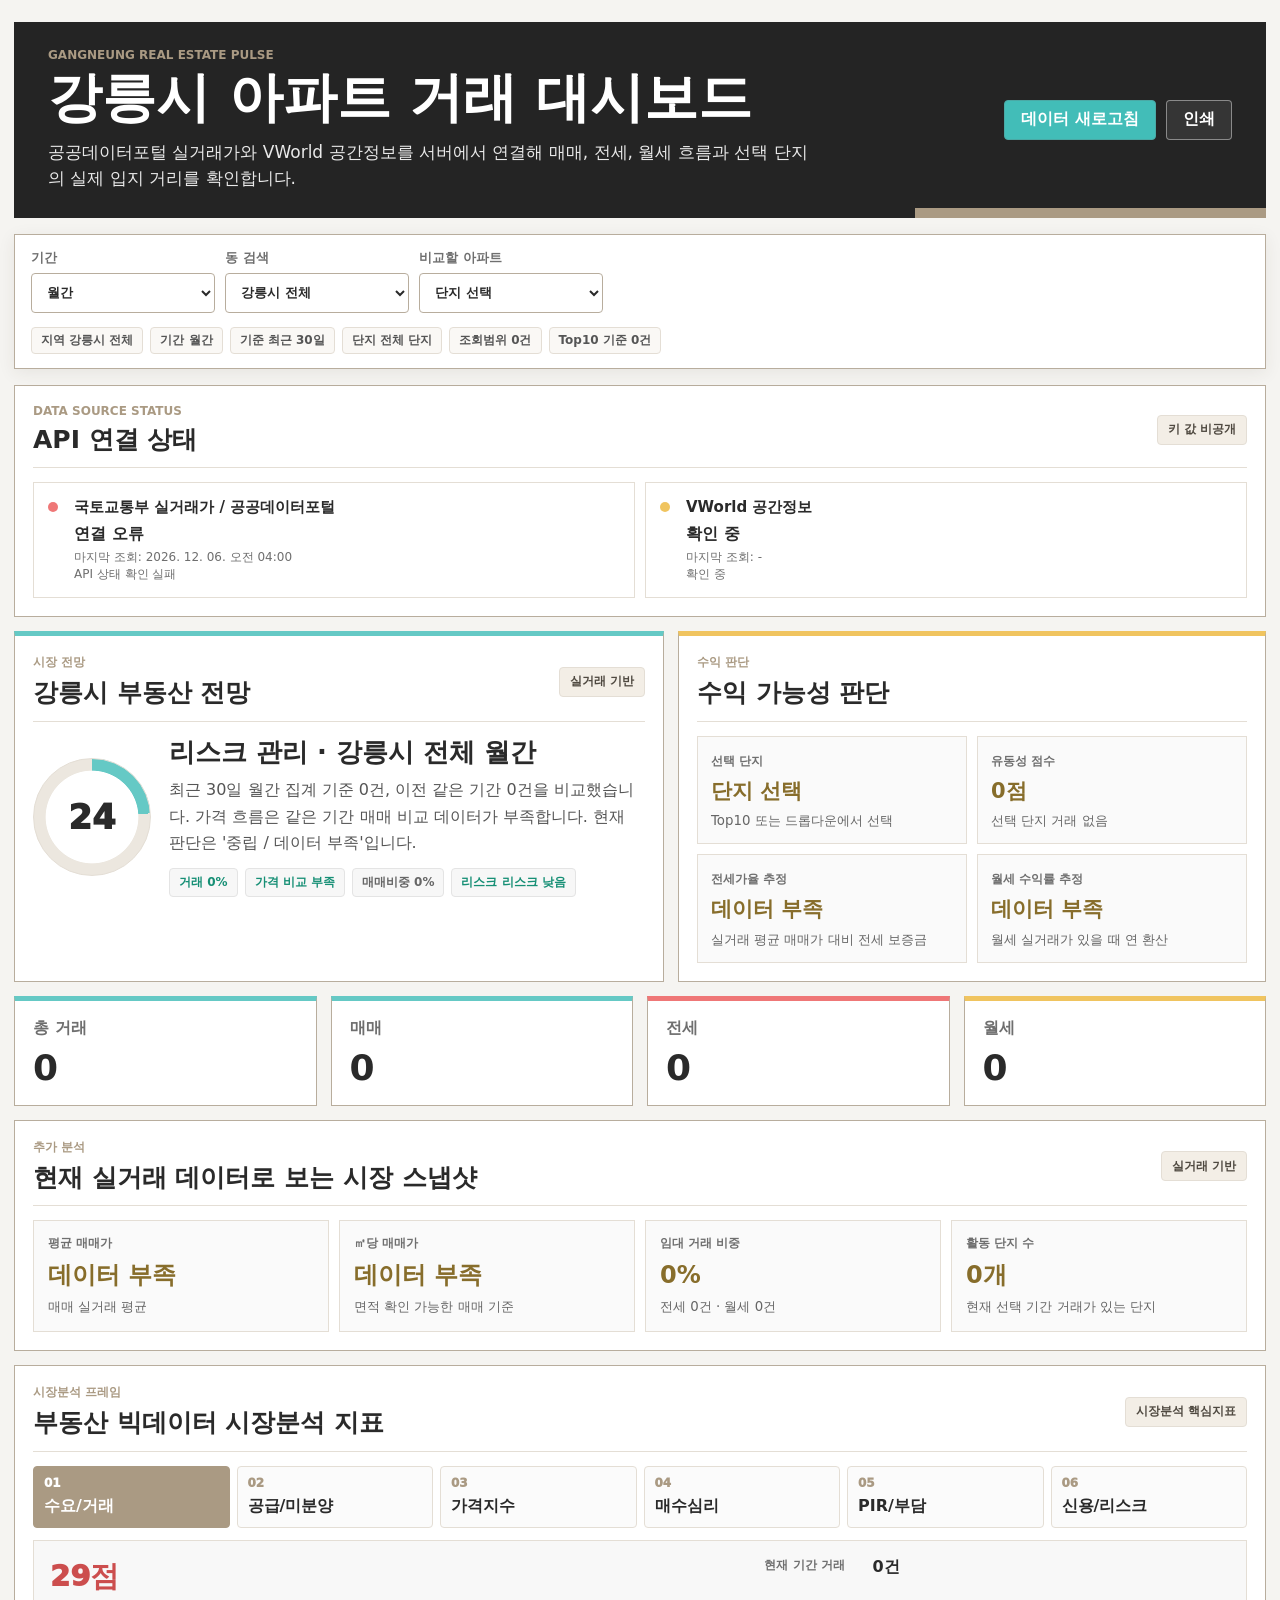
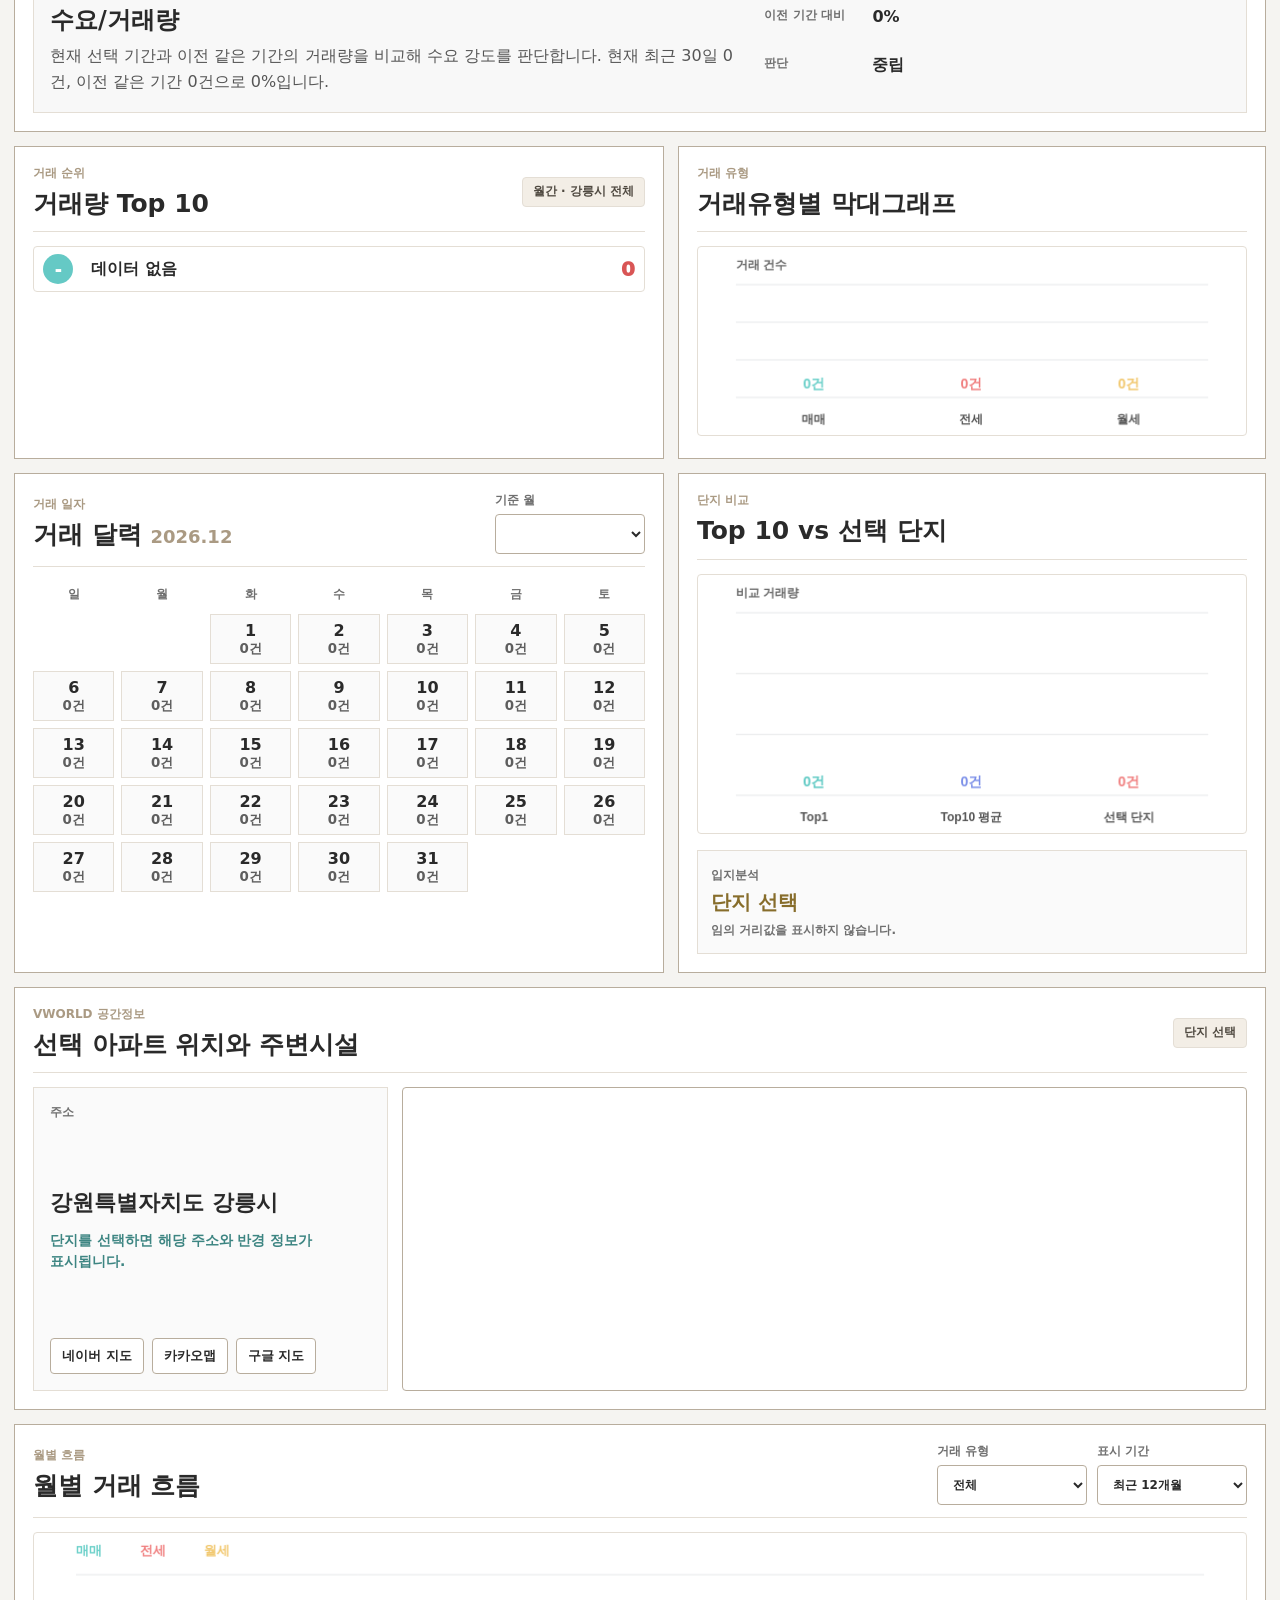
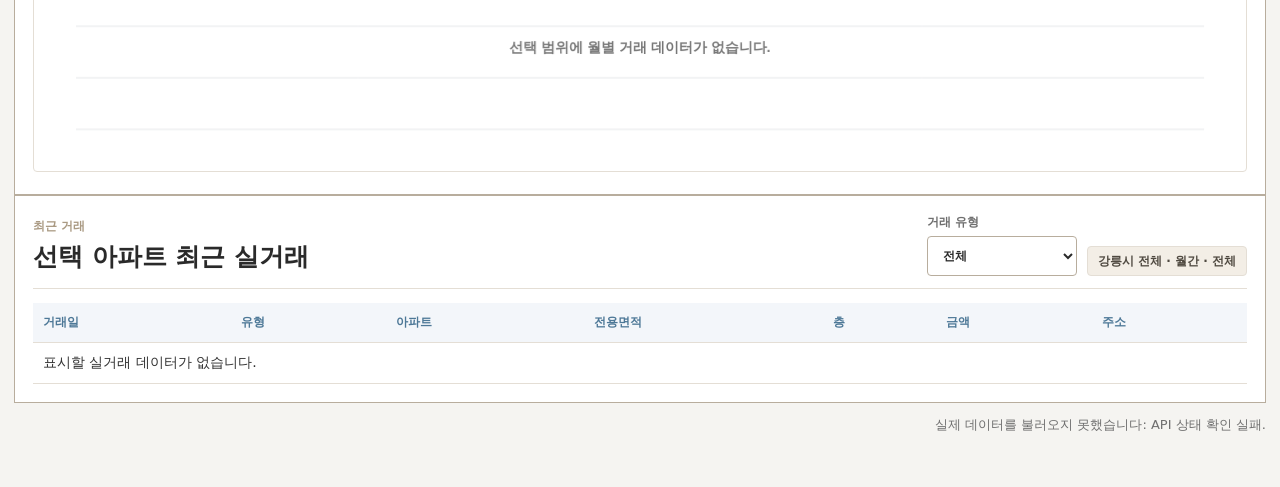
==== dashboard.html @ e656cd32 "Connect real estate dashboard APIs" ====
<!doctype html>
<html lang="ko">
  <head>
    <meta charset="UTF-8" />
    <meta name="viewport" content="width=device-width, initial-scale=1.0" />
    <title>강릉시 아파트 거래 대시보드</title>
    <link rel="stylesheet" href="./styles.css" />
  </head>
  <body>
    <main class="shell">
      <section class="hero">
        <div>
          <p class="eyebrow">Gangneung Real Estate Pulse</p>
          <h1>강릉시 아파트 거래 대시보드</h1>
          <p class="subtitle">공공데이터포털 실거래가와 VWorld 공간정보를 서버에서 연결해 매매, 전세, 월세 흐름과 선택 단지의 실제 입지 거리를 확인합니다.</p>
        </div>
        <div class="hero-actions">
          <button id="refreshBtn" class="primary">데이터 새로고침</button>
          <button id="printBtn" class="ghost">인쇄</button>
        </div>
      </section>

      <section class="controls">
        <label>
          기간
          <select id="periodSelect">
            <option value="daily">일간</option>
            <option value="weekly">주간</option>
            <option value="monthly" selected>월간</option>
            <option value="yearly">년간</option>
          </select>
        </label>
        <label>
          동 검색
          <select id="dongSelect">
            <option value="all">강릉시 전체</option>
          </select>
        </label>
        <label>
          비교할 아파트
          <select id="aptSelect">
            <option value="">단지 선택</option>
          </select>
        </label>
        <div id="filterMeta" class="filter-meta">필터 적용 대기 중</div>
      </section>

      <section class="panel source-panel">
        <div class="panel-head">
          <div>
            <p class="eyebrow">Data Source Status</p>
            <h2>API 연결 상태</h2>
          </div>
          <span class="chip">키 값 비공개</span>
        </div>
        <div id="sourceStatus" class="source-status"></div>
      </section>

      <section class="grid two decision-grid top-outlook">
        <article class="panel forecast-panel">
          <div class="panel-head">
            <div>
              <p class="eyebrow">시장 전망</p>
              <h2>강릉시 부동산 전망</h2>
            </div>
            <span id="forecastBadge" class="chip">실거래 기반</span>
          </div>
          <div class="forecast-body">
            <div class="score-ring" id="marketScore">-</div>
            <div>
              <strong id="forecastTitle" class="forecast-title">데이터 분석 중</strong>
              <p id="forecastSummary" class="forecast-summary">공공데이터 실거래 자료를 기반으로 거래량, 가격흐름, 전월세 압력, 리스크를 계산합니다.</p>
              <div id="signalPills" class="signal-pills"></div>
            </div>
          </div>
        </article>

        <article class="panel action-panel">
          <div class="panel-head">
            <div>
              <p class="eyebrow">수익 판단</p>
              <h2>수익 가능성 판단</h2>
            </div>
          </div>
          <div id="profitCards" class="profit-cards"></div>
        </article>
      </section>

      <section class="kpis">
        <article><span>총 거래</span><strong id="totalDeals">-</strong></article>
        <article><span>매매</span><strong id="saleDeals">-</strong></article>
        <article><span>전세</span><strong id="jeonseDeals">-</strong></article>
        <article><span>월세</span><strong id="rentDeals">-</strong></article>
      </section>

      <section class="panel additional-analysis">
        <div class="panel-head">
          <div>
            <p class="eyebrow">추가 분석</p>
            <h2>현재 실거래 데이터로 보는 시장 스냅샷</h2>
          </div>
          <span class="chip">실거래 기반</span>
        </div>
        <div id="additionalAnalysis" class="analysis-cards"></div>
      </section>

      <section class="panel framework-panel">
        <div class="panel-head">
          <div>
            <p class="eyebrow">시장분석 프레임</p>
            <h2>부동산 빅데이터 시장분석 지표</h2>
          </div>
          <span class="chip">시장분석 핵심지표</span>
        </div>
        <div id="metricTabs" class="metric-tabs" aria-label="시장분석 지표 선택">
          <button type="button" class="metric-tab active" data-metric="demand"><span>01</span>수요/거래</button>
          <button type="button" class="metric-tab" data-metric="supply"><span>02</span>공급/미분양</button>
          <button type="button" class="metric-tab" data-metric="price"><span>03</span>가격지수</button>
          <button type="button" class="metric-tab" data-metric="sentiment"><span>04</span>매수심리</button>
          <button type="button" class="metric-tab" data-metric="pir"><span>05</span>PIR/부담</button>
          <button type="button" class="metric-tab" data-metric="risk"><span>06</span>신용/리스크</button>
        </div>
        <div id="metricInsight" class="metric-insight"></div>
      </section>

      <section class="grid two">
        <article class="panel">
          <div class="panel-head">
            <div>
              <p class="eyebrow">거래 순위</p>
              <h2>거래량 Top 10</h2>
            </div>
            <span id="rankMeta" class="chip">-</span>
          </div>
          <div id="topList" class="top-list"></div>
        </article>
        <article class="panel">
          <div class="panel-head">
            <div>
              <p class="eyebrow">거래 유형</p>
              <h2>거래유형별 막대그래프</h2>
            </div>
          </div>
          <canvas id="typeChart" class="compact-chart" height="190"></canvas>
        </article>
      </section>

      <section class="grid two">
        <article class="panel calendar-panel">
          <div class="panel-head">
            <div>
              <p class="eyebrow">거래 일자</p>
              <h2>거래 달력 <span id="calendarTitle" class="inline-month"></span></h2>
            </div>
            <label class="panel-select">
              기준 월
              <select id="calendarMonthSelect"></select>
            </label>
          </div>
          <div id="calendar" class="calendar"></div>
        </article>
        <article class="panel">
          <div class="panel-head">
            <div>
              <p class="eyebrow">단지 비교</p>
              <h2>Top 10 vs 선택 단지</h2>
            </div>
          </div>
          <canvas id="compareChart" height="260"></canvas>
          <div id="locationScore" class="location-score"></div>
        </article>
      </section>

      <section class="panel map-panel">
        <div class="panel-head">
          <div>
            <p class="eyebrow">VWorld 공간정보</p>
            <h2>선택 아파트 위치와 주변시설</h2>
          </div>
          <span id="mapAptName" class="chip">단지 선택</span>
        </div>
        <div class="map-layout">
          <div class="address-card">
            <span>주소</span>
            <strong id="mapAddress">아파트를 선택하면 주소와 지도가 표시됩니다.</strong>
            <div id="mapLinks" class="map-links"></div>
          </div>
          <div class="map-canvas">
            <iframe id="mapFrame" class="map-frame" title="선택 아파트 지도" loading="lazy" referrerpolicy="no-referrer-when-downgrade"></iframe>
            <div id="mapRadiusOverlay" class="map-radius-overlay" aria-label="입지 반경 표시"></div>
          </div>
        </div>
      </section>

      <section class="panel">
        <div class="panel-head">
          <div>
            <p class="eyebrow">월별 흐름</p>
            <h2>월별 거래 흐름</h2>
          </div>
          <div class="panel-actions">
            <label class="panel-select">
              거래 유형
              <select id="trendTypeSelect">
                <option value="all">전체</option>
                <option value="매매">매매</option>
                <option value="전세">전세</option>
                <option value="월세">월세</option>
              </select>
            </label>
            <label class="panel-select">
              표시 기간
              <select id="trendMonthsSelect">
                <option value="6">최근 6개월</option>
                <option value="12" selected>최근 12개월</option>
                <option value="24">최근 24개월</option>
              </select>
            </label>
          </div>
        </div>
        <canvas id="trendChart" height="240"></canvas>
      </section>

      <section class="panel">
        <div class="panel-head">
          <div>
            <p class="eyebrow">최근 거래</p>
            <h2>선택 아파트 최근 실거래</h2>
          </div>
          <div class="panel-actions">
            <label class="panel-select">
              거래 유형
              <select id="dealTypeSelect">
                <option value="all">전체</option>
                <option value="매매">매매</option>
                <option value="전세">전세</option>
                <option value="월세">월세</option>
              </select>
            </label>
            <span id="dealTableMeta" class="chip">단지 선택</span>
          </div>
        </div>
        <div class="table-wrap">
          <table>
            <thead>
              <tr>
                <th>거래일</th>
                <th>유형</th>
                <th>아파트</th>
                <th>전용면적</th>
                <th>층</th>
                <th>금액</th>
                <th>주소</th>
              </tr>
            </thead>
            <tbody id="dealTable"></tbody>
          </table>
        </div>
      </section>

      <p id="status" class="status">대시보드를 준비 중입니다.</p>
    </main>
    <script src="./app.js"></script>
  </body>
</html>
---- styles.css ----
:root {
  --bg: #f5f4f1;
  --paper: #ffffff;
  --ink: #2a2a2a;
  --muted: #6f6f6f;
  --line: #b8ad9d;
  --line-soft: #e4ded5;
  --head: #242424;
  --tan: #aa9a83;
  --teal: #65c9c5;
  --red: #ef7777;
  --blue: #5ca9e6;
  --yellow: #f0c45f;
  --green: #49bd6e;
  --violet: #8d77df;
}

* { box-sizing: border-box; }

body {
  margin: 0;
  min-height: 100vh;
  color: var(--ink);
  font-family: "Pretendard", "Segoe UI", system-ui, sans-serif;
  background: var(--bg);
}

body.sample-mode .kpis::before {
  content: "샘플 데이터 표시 중 - 실행 파일 또는 서버로 열면 실제 공공데이터가 표시됩니다.";
  grid-column: 1 / -1;
  min-height: 38px;
  display: flex;
  align-items: center;
  padding: 0 14px;
  border: 1px solid #e4b0a7;
  color: #8b2f22;
  background: #fff3ef;
  font-weight: 800;
}

.shell {
  width: min(1360px, calc(100% - 28px));
  margin: 0 auto;
  padding: 22px 0 40px;
}

.hero {
  position: relative;
  min-height: 116px;
  display: flex;
  align-items: center;
  justify-content: space-between;
  gap: 20px;
  padding: 26px 34px;
  color: #fff;
  background: var(--head);
}

.hero::after {
  content: "";
  position: absolute;
  right: 0;
  bottom: 0;
  width: 28%;
  height: 10px;
  background: var(--tan);
}

.eyebrow {
  margin: 0 0 7px;
  color: var(--tan);
  font-size: 12px;
  font-weight: 800;
  text-transform: uppercase;
  letter-spacing: 0;
}

h1, h2 { margin: 0; letter-spacing: 0; }
h1 { font-size: clamp(34px, 4.2vw, 56px); line-height: 1.08; }
h2 { color: var(--ink); font-size: 25px; line-height: 1.22; }

.subtitle {
  max-width: 760px;
  margin: 12px 0 0;
  color: #e9e9e9;
  font-size: 17px;
  line-height: 1.55;
}

.hero-actions, .controls {
  display: flex;
  gap: 10px;
  flex-wrap: wrap;
}

button, select {
  min-height: 40px;
  border: 1px solid var(--line);
  border-radius: 4px;
  color: var(--ink);
  background: #fff;
  font: inherit;
}

button {
  cursor: pointer;
  padding: 0 16px;
  font-weight: 800;
}

.primary {
  border-color: #4aa9a5;
  color: #fff;
  background: #42bdb8;
}

.ghost {
  border-color: rgba(255, 255, 255, 0.42);
  color: #fff;
  background: rgba(255, 255, 255, 0.08);
}

.controls {
  position: sticky;
  top: 0;
  z-index: 5;
  margin: 16px 0;
  padding: 14px 16px;
  border: 1px solid var(--line);
  background: rgba(255, 255, 255, 0.96);
  box-shadow: 0 4px 16px rgba(70, 57, 38, 0.08);
}

.filter-meta {
  flex: 1 1 100%;
  display: flex;
  flex-wrap: wrap;
  gap: 7px;
  padding-top: 4px;
}

.filter-meta span {
  min-height: 27px;
  display: inline-flex;
  align-items: center;
  padding: 0 9px;
  border: 1px solid var(--line-soft);
  border-radius: 4px;
  color: #555;
  background: #faf8f5;
  font-size: 12px;
  font-weight: 800;
}

label {
  display: grid;
  gap: 6px;
  min-width: 184px;
  color: var(--muted);
  font-size: 13px;
  font-weight: 800;
}

select {
  width: 100%;
  padding: 0 11px;
}

.kpis, .grid {
  display: grid;
  gap: 14px;
}

.kpis {
  grid-template-columns: repeat(4, minmax(0, 1fr));
  margin-bottom: 14px;
}

.kpis article, .panel {
  border: 1px solid var(--line);
  background: var(--paper);
}

.kpis article {
  min-height: 98px;
  padding: 17px 18px;
  border-top: 5px solid var(--teal);
}

.kpis article:nth-child(3) { border-top-color: var(--red); }
.kpis article:nth-child(4) { border-top-color: var(--yellow); }

.kpis span {
  display: block;
  color: var(--muted);
  font-weight: 800;
}

.kpis strong {
  display: block;
  margin-top: 8px;
  font-size: 36px;
  letter-spacing: .02em;
}

.grid.two {
  grid-template-columns: minmax(0, 1.05fr) minmax(0, 0.95fr);
  margin-bottom: 14px;
}

.decision-grid {
  grid-template-columns: minmax(0, 1.08fr) minmax(0, .92fr);
}

.top-outlook {
  margin-bottom: 14px;
}

.top-outlook .panel {
  border-top-width: 5px;
}

.top-outlook .forecast-panel {
  border-top-color: var(--teal);
}

.top-outlook .action-panel {
  border-top-color: var(--yellow);
}

.source-panel {
  margin-bottom: 14px;
}

.source-status {
  display: grid;
  grid-template-columns: repeat(2, minmax(0, 1fr));
  gap: 10px;
}

.source-card {
  display: grid;
  grid-template-columns: 14px minmax(0, 1fr);
  gap: 12px;
  min-height: 108px;
  padding: 14px;
  border: 1px solid var(--line-soft);
  background: #fff;
}

.source-dot {
  width: 10px;
  height: 10px;
  margin-top: 5px;
  border-radius: 50%;
  background: var(--yellow);
}

.source-card.ok .source-dot {
  background: var(--teal);
}

.source-card.error .source-dot {
  background: var(--red);
}

.source-card strong {
  display: block;
  color: var(--ink);
  font-size: 15px;
  line-height: 1.35;
}

.source-card p {
  margin: 6px 0 4px;
  color: var(--ink);
  font-weight: 900;
}

.source-card small {
  display: block;
  color: var(--muted);
  font-size: 12px;
  line-height: 1.45;
}

.panel {
  padding: 18px;
}

.panel-head {
  display: flex;
  align-items: center;
  justify-content: space-between;
  gap: 14px;
  padding-bottom: 12px;
  margin-bottom: 14px;
  border-bottom: 1px solid var(--line-soft);
}

.panel-actions {
  display: flex;
  align-items: flex-end;
  justify-content: flex-end;
  gap: 10px;
  flex-wrap: wrap;
}

.panel-select {
  min-width: 150px;
  display: grid;
  gap: 5px;
  color: var(--muted);
  font-size: 12px;
  font-weight: 900;
}

.inline-month {
  color: var(--tan);
  font-size: .72em;
  font-weight: 900;
}

.chip {
  display: inline-flex;
  align-items: center;
  min-height: 30px;
  padding: 0 10px;
  border: 1px solid var(--line-soft);
  border-radius: 4px;
  color: #4f4940;
  background: #f3eee6;
  white-space: nowrap;
  font-size: 12px;
  font-weight: 900;
}

.forecast-body {
  display: grid;
  grid-template-columns: 118px minmax(0, 1fr);
  gap: 18px;
  align-items: center;
}

.score-ring {
  --score: 0%;
  width: 118px;
  aspect-ratio: 1;
  display: grid;
  place-items: center;
  border-radius: 50%;
  color: var(--ink);
  background:
    radial-gradient(circle at center, #fff 0 56%, transparent 57%),
    conic-gradient(var(--teal) var(--score), #ece7df 0);
  border: 1px solid var(--line-soft);
  font-size: 34px;
  font-weight: 950;
}

.forecast-title {
  display: block;
  font-size: 26px;
  line-height: 1.25;
}

.forecast-summary {
  margin: 9px 0 0;
  color: #555;
  line-height: 1.65;
}

.signal-pills {
  display: flex;
  flex-wrap: wrap;
  gap: 7px;
  margin-top: 12px;
}

.signal-pills span {
  min-height: 29px;
  display: inline-flex;
  align-items: center;
  padding: 0 9px;
  border: 1px solid #e4e4e4;
  border-radius: 4px;
  font-size: 12px;
  font-weight: 900;
  background: #f7f7f7;
}

.signal-pills .good { color: #168f75; }
.signal-pills .warn { color: #a87913; }
.signal-pills .danger { color: #b04444; }
.signal-pills .neutral { color: #666; }

.profit-cards {
  display: grid;
  grid-template-columns: repeat(2, minmax(0, 1fr));
  gap: 10px;
}

.profit-card, .score {
  min-height: 104px;
  padding: 13px;
  border: 1px solid var(--line-soft);
  background: #fafafa;
}

.profit-card span,
.metric-insight dt,
.score span {
  color: var(--muted);
  font-size: 12px;
  font-weight: 900;
}

.profit-card strong {
  display: block;
  margin-top: 8px;
  color: #876d2b;
  font-size: 21px;
  line-height: 1.25;
}

.profit-card small {
  display: block;
  margin-top: 7px;
  color: #666;
  line-height: 1.45;
}

.framework-panel {
  margin-bottom: 14px;
}

.additional-analysis {
  margin-bottom: 14px;
}

.analysis-cards {
  display: grid;
  grid-template-columns: repeat(4, minmax(0, 1fr));
  gap: 10px;
}

.analysis-card {
  min-height: 112px;
  padding: 14px;
  border: 1px solid var(--line-soft);
  background: #fafafa;
}

.analysis-card span {
  display: block;
  color: var(--muted);
  font-size: 12px;
  font-weight: 900;
}

.analysis-card strong {
  display: block;
  margin-top: 10px;
  color: #876d2b;
  font-size: 24px;
  line-height: 1.15;
}

.analysis-card small {
  display: block;
  margin-top: 8px;
  color: #666;
  line-height: 1.4;
}

.metric-tabs {
  display: grid;
  grid-template-columns: repeat(6, minmax(0, 1fr));
  gap: 7px;
  margin-bottom: 12px;
}

.metric-tab {
  min-height: 62px;
  display: grid;
  align-content: center;
  gap: 6px;
  padding: 9px 10px;
  border: 1px solid var(--line-soft);
  background: #fbfbfb;
  text-align: left;
}

.metric-tab span {
  color: var(--tan);
  font-size: 12px;
  font-weight: 950;
}

.metric-tab.active {
  color: #fff;
  border-color: var(--tan);
  background: var(--tan);
}

.metric-tab.active span {
  color: #fff;
}

.metric-insight {
  display: grid;
  grid-template-columns: minmax(0, 1.2fr) minmax(260px, 0.8fr);
  gap: 16px;
  padding: 16px;
  border: 1px solid var(--line-soft);
  background: #f8f8f8;
}

.metric-insight h3 {
  margin: 7px 0;
  font-size: 24px;
}

.metric-insight p {
  margin: 0;
  color: #555;
  line-height: 1.65;
}

.insight-score {
  color: #cc4e4e;
  font-size: 29px;
  font-weight: 950;
}

.metric-insight dl {
  display: grid;
  grid-template-columns: 96px minmax(0, 1fr);
  gap: 9px 12px;
  margin: 0;
}

.metric-insight dd {
  margin: 0;
  color: var(--ink);
  font-weight: 850;
}

.top-list {
  display: grid;
  gap: 8px;
}

.rank-row {
  display: grid;
  grid-template-columns: 38px minmax(0, 1fr) 58px;
  align-items: center;
  width: 100%;
  min-height: 46px;
  gap: 10px;
  padding: 7px 9px;
  border: 1px solid var(--line-soft);
  border-radius: 4px;
  color: var(--ink);
  background: #fff;
  text-align: left;
  cursor: pointer;
}

.rank-row:hover {
  border-color: var(--teal);
  background: #f5fbfa;
}

.rank-num {
  width: 30px;
  height: 30px;
  display: grid;
  place-items: center;
  border-radius: 50%;
  color: #fff;
  background: var(--teal);
  font-weight: 950;
}

.rank-name {
  min-width: 0;
  overflow: hidden;
  text-overflow: ellipsis;
  white-space: nowrap;
  font-weight: 850;
}

.rank-sub { color: var(--muted); font-size: 12px; }
.rank-count { color: #d95555; font-size: 20px; font-weight: 950; text-align: right; }

canvas {
  width: 100%;
  max-width: 100%;
  border: 1px solid var(--line-soft);
  border-radius: 4px;
  background: #fff;
}

.compact-chart {
  height: 190px;
  max-height: 190px;
}

.calendar {
  display: grid;
  grid-template-columns: repeat(7, minmax(0, 1fr));
  gap: 7px;
}

.day-name, .day {
  min-height: 50px;
  display: grid;
  align-content: center;
  justify-items: center;
}

.day-name {
  min-height: 26px;
  color: var(--muted);
  font-size: 12px;
  font-weight: 900;
}

.day {
  border: 1px solid var(--line-soft);
  background: #fafafa;
}

.day.hot {
  color: #183737;
  border-color: var(--teal);
  background: #d9f3f1;
}

.day small { color: inherit; opacity: .75; font-weight: 800; }

.location-score {
  display: grid;
  grid-template-columns: repeat(2, minmax(0, 1fr));
  gap: 10px;
  margin-top: 12px;
}

.location-score .empty-score {
  grid-column: 1 / -1;
}

.score strong {
  display: block;
  margin-top: 5px;
  color: #876d2b;
  font-size: 20px;
}

.score small {
  display: block;
  margin-top: 6px;
  color: #6f6f6f;
  font-size: 12px;
  font-weight: 800;
}

.map-panel {
  margin-bottom: 14px;
}

.map-layout {
  display: grid;
  grid-template-columns: minmax(280px, .42fr) minmax(0, 1fr);
  gap: 14px;
}

.address-card {
  min-height: 300px;
  display: flex;
  flex-direction: column;
  justify-content: space-between;
  gap: 16px;
  padding: 16px;
  border: 1px solid var(--line-soft);
  background: #fafafa;
}

.address-card span {
  color: var(--muted);
  font-size: 12px;
  font-weight: 900;
}

.address-card strong {
  display: block;
  color: var(--ink);
  font-size: 22px;
  line-height: 1.35;
  word-break: keep-all;
}

.address-card small {
  display: block;
  margin-top: 12px;
  color: #3d8582;
  font-size: 14px;
  line-height: 1.5;
}

.map-links {
  display: flex;
  gap: 8px;
  flex-wrap: wrap;
}

.map-links a {
  display: inline-flex;
  align-items: center;
  min-height: 36px;
  padding: 0 11px;
  border: 1px solid var(--line);
  border-radius: 4px;
  color: var(--ink);
  background: #fff;
  text-decoration: none;
  font-size: 13px;
  font-weight: 850;
}

.map-frame {
  width: 100%;
  height: 100%;
  min-height: 300px;
  border: 1px solid var(--line);
  border-radius: 4px;
  background: #fff;
}

.map-canvas {
  position: relative;
  min-height: 300px;
}

.map-radius-overlay {
  pointer-events: none;
  position: absolute;
  inset: 1px;
  overflow: hidden;
  border-radius: 4px;
}

.radius-target {
  position: absolute;
  left: 50%;
  top: 50%;
  z-index: 3;
  transform: translate(-50%, -50%);
  padding: 5px 8px;
  border: 2px solid #fff;
  border-radius: 999px;
  color: #fff;
  background: #d45050;
  box-shadow: 0 2px 10px rgba(0, 0, 0, .28);
  font-size: 12px;
  font-weight: 950;
}

.map-pin {
  display: inline-block;
  width: 10px;
  height: 10px;
  margin-right: 5px;
  border-radius: 50%;
  background: #d9534f;
  border: 2px solid #fff;
  box-shadow: 0 0 0 2px #d9534f;
  vertical-align: -1px;
}

.radius-circle {
  position: absolute;
  left: 50%;
  top: 50%;
  transform: translate(-50%, -50%);
  border: 2px solid rgba(86, 191, 187, .74);
  border-radius: 50%;
  background: rgba(86, 191, 187, .08);
}

.radius-circle:nth-child(3) {
  border-color: rgba(240, 124, 124, .7);
  background: rgba(240, 124, 124, .07);
}

.radius-circle:nth-child(4) {
  border-color: rgba(240, 196, 95, .72);
  background: rgba(240, 196, 95, .07);
}

.radius-circle:nth-child(5) {
  border-color: rgba(93, 132, 223, .62);
  background: rgba(93, 132, 223, .06);
}

.radius-circle span {
  position: absolute;
  right: 0;
  top: 0;
  transform: translate(50%, -50%);
  min-width: max-content;
  padding: 4px 7px;
  border: 1px solid var(--line-soft);
  border-radius: 4px;
  color: #333;
  background: rgba(255, 255, 255, .94);
  font-size: 11px;
  font-weight: 900;
}

.radius-legend {
  display: flex;
  flex-wrap: wrap;
  gap: 6px;
  margin-top: 12px;
}

.radius-legend span {
  padding: 4px 7px;
  border: 1px solid var(--line-soft);
  border-radius: 4px;
  color: #4f4940;
  background: #fff;
  font-size: 12px;
  font-weight: 900;
}

.status {
  color: var(--muted);
  text-align: right;
  font-size: 13px;
}

.table-wrap {
  overflow-x: auto;
}

table {
  width: 100%;
  min-width: 920px;
  border-collapse: collapse;
  font-size: 14px;
}

th, td {
  padding: 11px 10px;
  border-bottom: 1px solid var(--line-soft);
  text-align: left;
}

th {
  color: #4d7897;
  background: #f3f6fa;
  font-size: 12px;
  text-transform: uppercase;
}

td {
  color: #333;
}

tbody tr:nth-child(even) {
  background: #fbfbfb;
}

.deal-type {
  display: inline-flex;
  min-height: 26px;
  align-items: center;
  padding: 0 8px;
  border-radius: 4px;
  color: #fff;
  background: var(--teal);
  font-size: 12px;
  font-weight: 900;
}

@media (max-width: 920px) {
  .hero, .panel-head { align-items: flex-start; flex-direction: column; }
  .kpis, .grid.two, .source-status, .location-score, .map-layout, .forecast-body, .profit-cards, .metric-insight { grid-template-columns: 1fr; }
  .metric-tabs { grid-template-columns: repeat(2, minmax(0, 1fr)); }
  .analysis-cards { grid-template-columns: repeat(2, minmax(0, 1fr)); }
  .controls label { min-width: min(100%, 240px); flex: 1; }
  .calendar { gap: 5px; }
  .day { min-height: 46px; }
  .address-card, .map-frame { min-height: 260px; }
}

@media print {
  body { background: #fff; color: #111; }
  .controls, .hero-actions, .status, .map-links { display: none; }
  .hero, .panel, .kpis article { box-shadow: none; background: #fff; color: #111; break-inside: avoid; }
  .eyebrow, .chip, .rank-count { color: #00796b; }
}
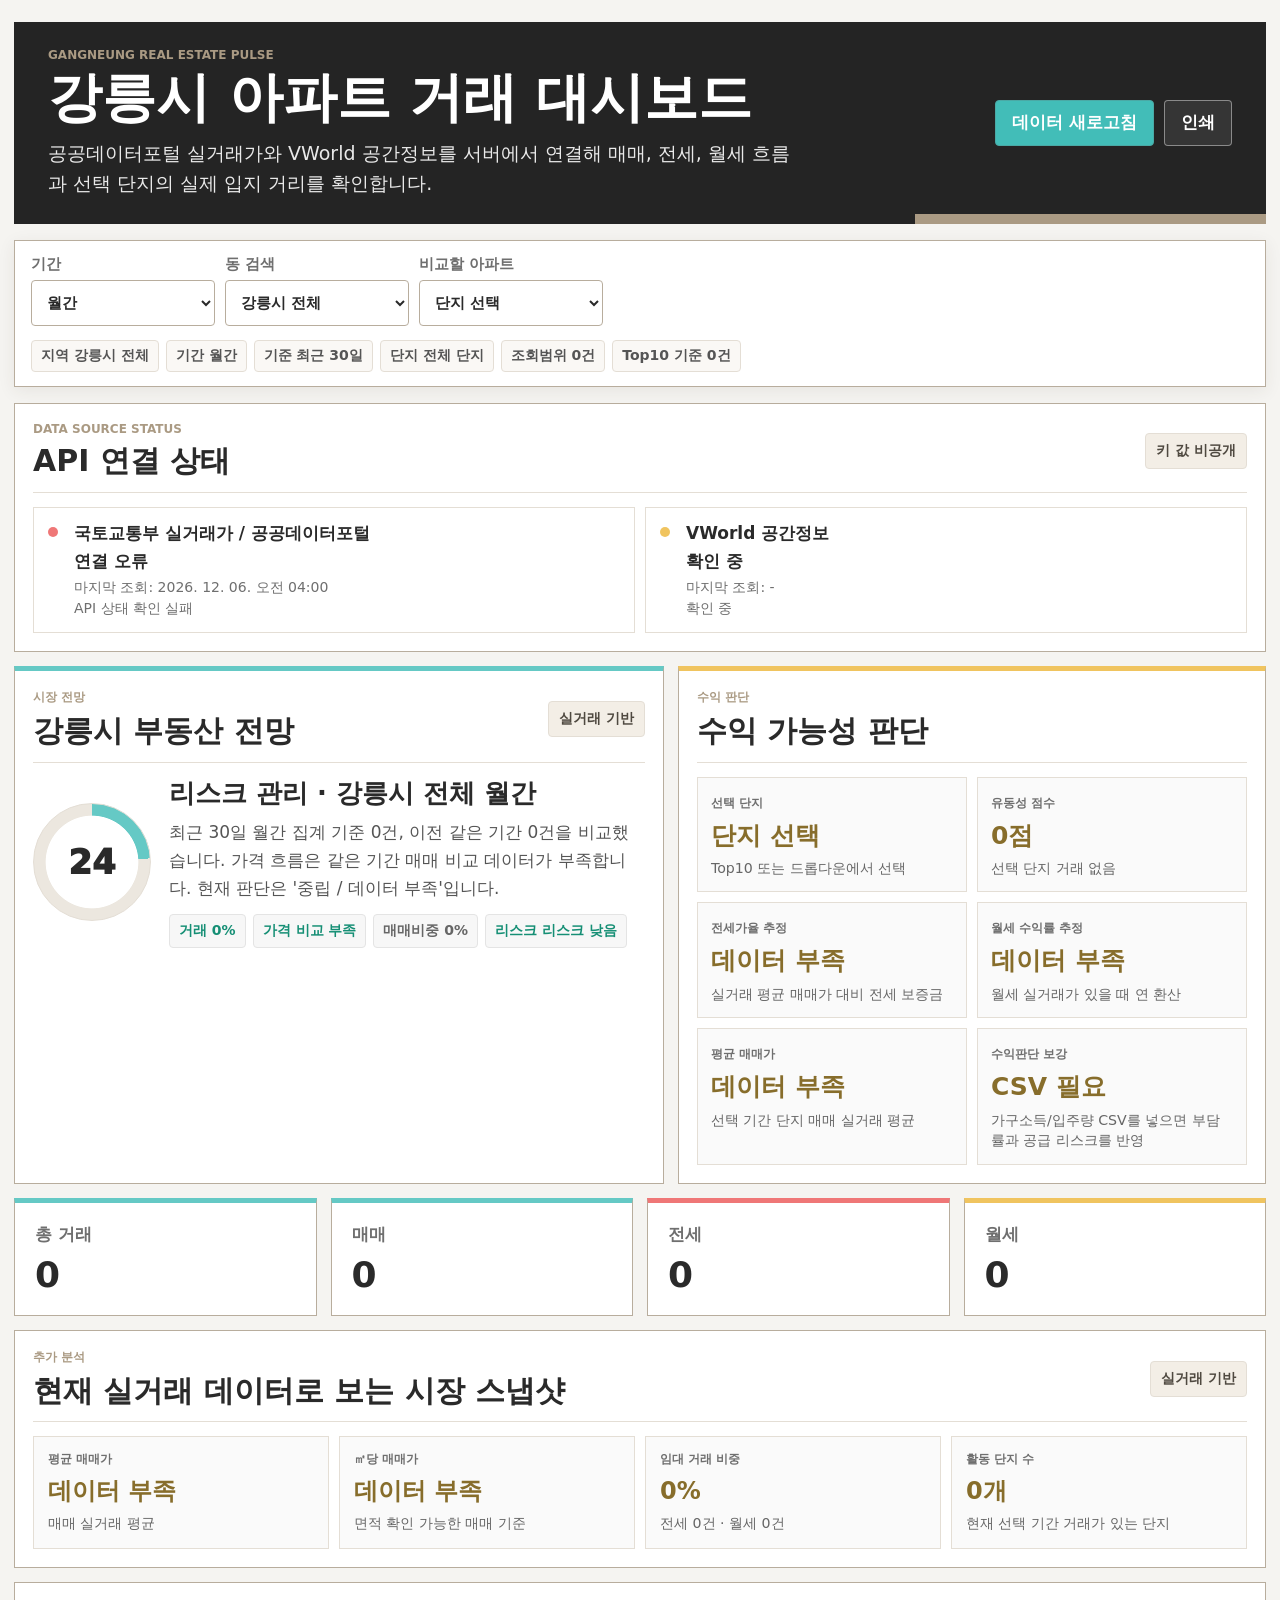
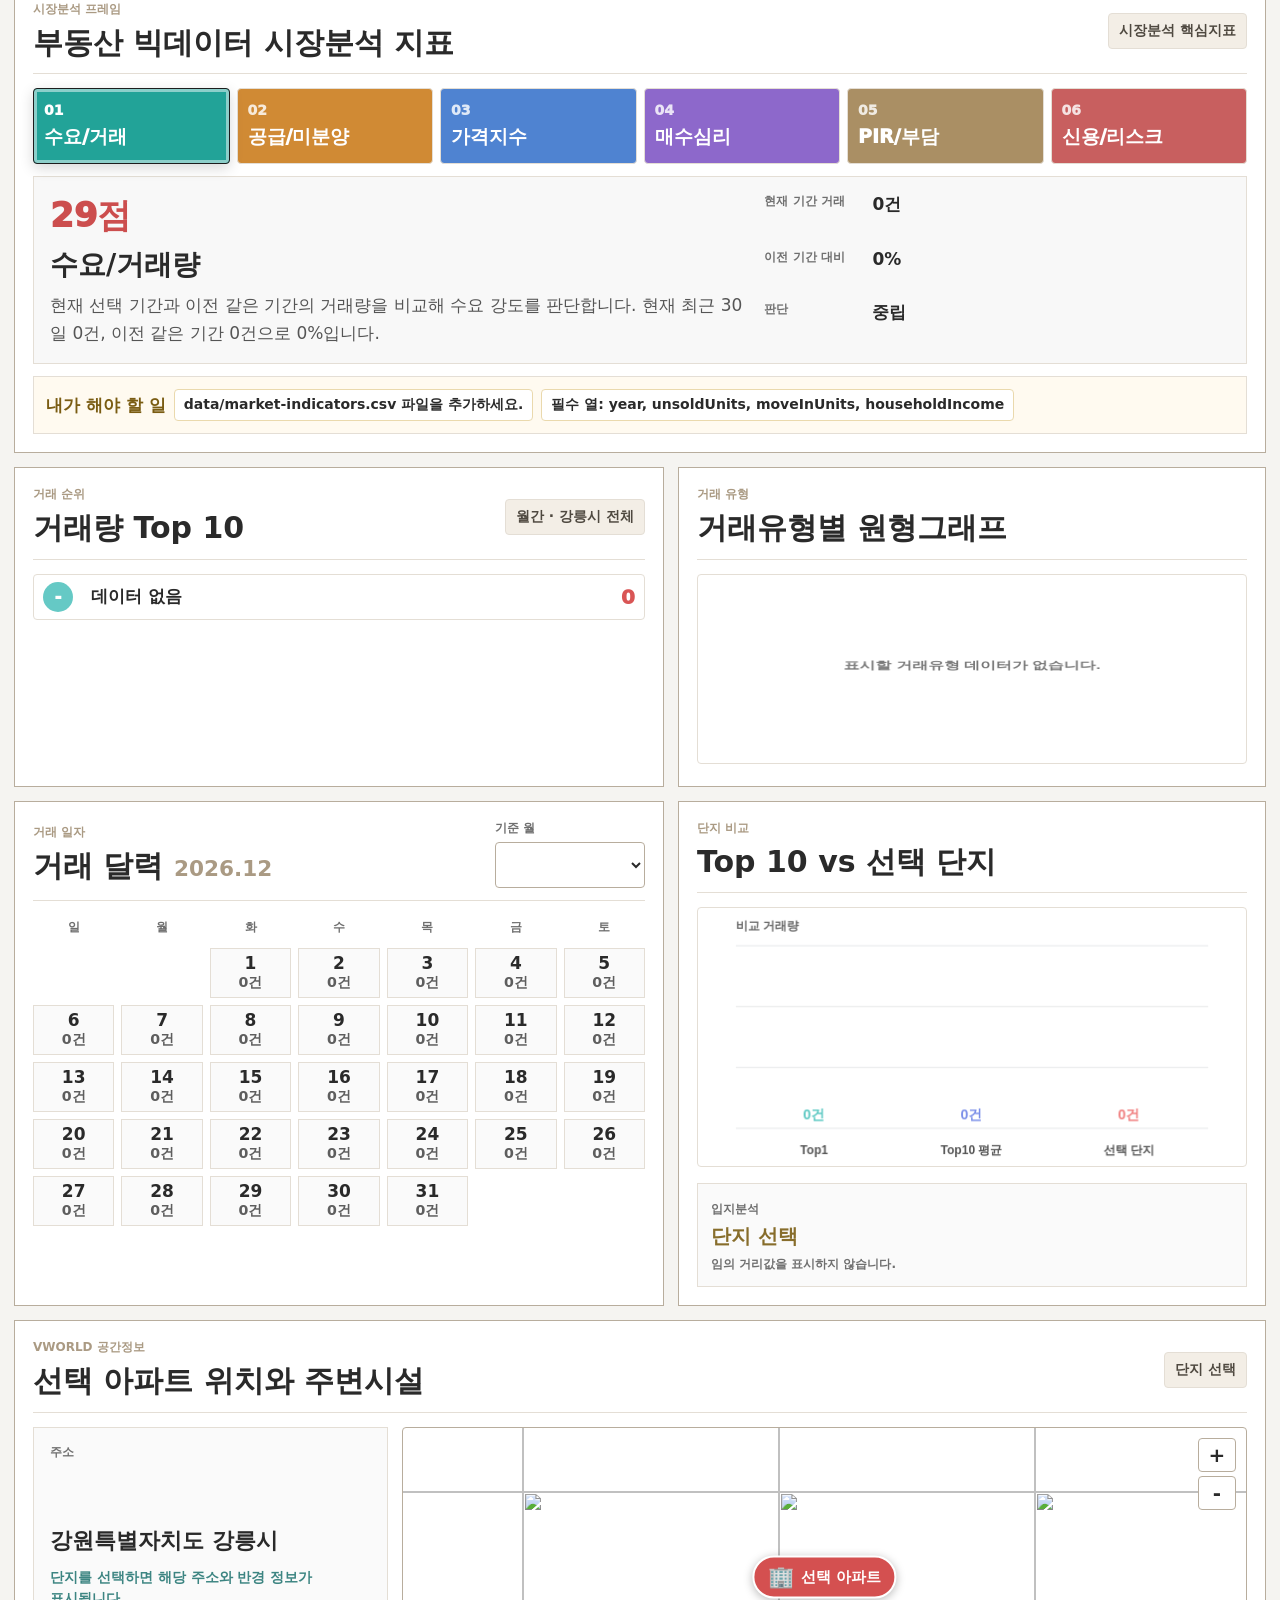
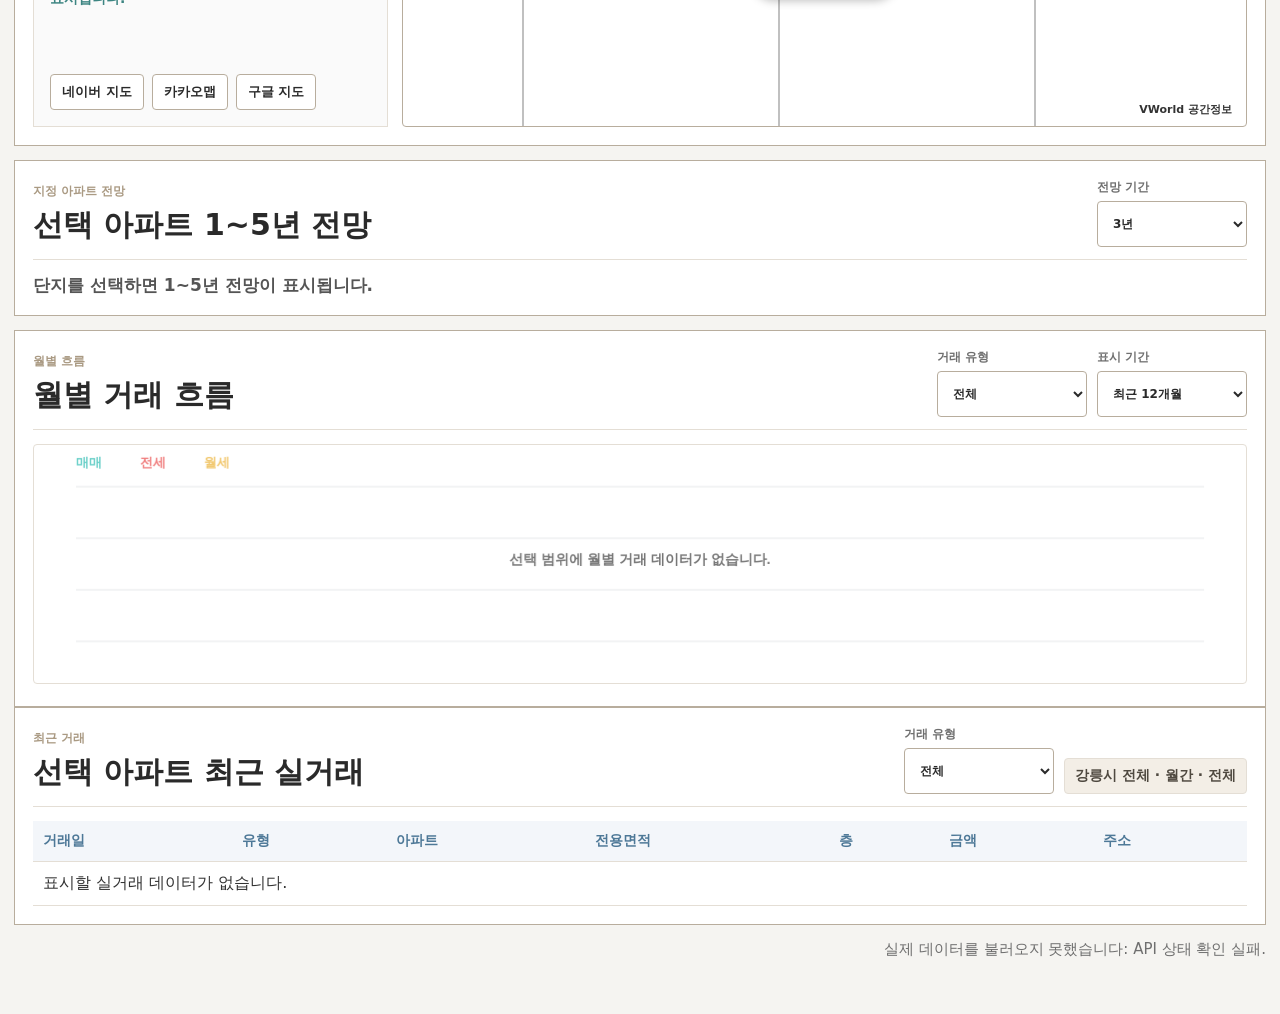
==== commit d2d1d338: "Add real estate dashboard data and trade colors" ====
--- a/dashboard.html
+++ b/dashboard.html
@@ -121,6 +121,7 @@
           <button type="button" class="metric-tab" data-metric="risk"><span>06</span>신용/리스크</button>
         </div>
         <div id="metricInsight" class="metric-insight"></div>
+        <div id="externalDataStatus" class="external-data-status"></div>
       </section>
 
       <section class="grid two">
@@ -138,10 +139,10 @@
           <div class="panel-head">
             <div>
               <p class="eyebrow">거래 유형</p>
-              <h2>거래유형별 막대그래프</h2>
-            </div>
-          </div>
-          <canvas id="typeChart" class="compact-chart" height="190"></canvas>
+              <h2>거래유형별 원형그래프</h2>
+            </div>
+          </div>
+          <canvas id="typeChart" class="compact-chart" height="280"></canvas>
         </article>
       </section>
 
@@ -186,10 +187,30 @@
             <div id="mapLinks" class="map-links"></div>
           </div>
           <div class="map-canvas">
-            <iframe id="mapFrame" class="map-frame" title="선택 아파트 지도" loading="lazy" referrerpolicy="no-referrer-when-downgrade"></iframe>
+            <div id="mapFrame" class="map-frame" role="img" aria-label="선택 아파트 지도"></div>
             <div id="mapRadiusOverlay" class="map-radius-overlay" aria-label="입지 반경 표시"></div>
           </div>
         </div>
+      </section>
+
+      <section class="panel projection-panel">
+        <div class="panel-head">
+          <div>
+            <p class="eyebrow">지정 아파트 전망</p>
+            <h2>선택 아파트 1~5년 전망</h2>
+          </div>
+          <label class="panel-select">
+            전망 기간
+            <select id="projectionYearsSelect">
+              <option value="1">1년</option>
+              <option value="2">2년</option>
+              <option value="3" selected>3년</option>
+              <option value="4">4년</option>
+              <option value="5">5년</option>
+            </select>
+          </label>
+        </div>
+        <div id="projectionContent" class="projection-content"></div>
       </section>
 
       <section class="panel">
--- a/styles.css
+++ b/styles.css
@@ -21,6 +21,7 @@
   margin: 0;
   min-height: 100vh;
   color: var(--ink);
+  font-size: 17px;
   font-family: "Pretendard", "Segoe UI", system-ui, sans-serif;
   background: var(--bg);
 }
@@ -77,13 +78,13 @@
 
 h1, h2 { margin: 0; letter-spacing: 0; }
 h1 { font-size: clamp(34px, 4.2vw, 56px); line-height: 1.08; }
-h2 { color: var(--ink); font-size: 25px; line-height: 1.22; }
+h2 { color: var(--ink); font-size: 30px; line-height: 1.22; }
 
 .subtitle {
   max-width: 760px;
   margin: 12px 0 0;
   color: #e9e9e9;
-  font-size: 17px;
+  font-size: 19px;
   line-height: 1.55;
 }
 
@@ -94,7 +95,7 @@
 }
 
 button, select {
-  min-height: 40px;
+  min-height: 46px;
   border: 1px solid var(--line);
   border-radius: 4px;
   color: var(--ink);
@@ -140,7 +141,7 @@
 }
 
 .filter-meta span {
-  min-height: 27px;
+  min-height: 32px;
   display: inline-flex;
   align-items: center;
   padding: 0 9px;
@@ -148,7 +149,7 @@
   border-radius: 4px;
   color: #555;
   background: #faf8f5;
-  font-size: 12px;
+  font-size: 14px;
   font-weight: 800;
 }
 
@@ -157,7 +158,7 @@
   gap: 6px;
   min-width: 184px;
   color: var(--muted);
-  font-size: 13px;
+  font-size: 15px;
   font-weight: 800;
 }
 
@@ -182,8 +183,8 @@
 }
 
 .kpis article {
-  min-height: 98px;
-  padding: 17px 18px;
+  min-height: 112px;
+  padding: 20px;
   border-top: 5px solid var(--teal);
 }
 
@@ -267,7 +268,7 @@
 .source-card strong {
   display: block;
   color: var(--ink);
-  font-size: 15px;
+  font-size: 17px;
   line-height: 1.35;
 }
 
@@ -280,7 +281,7 @@
 .source-card small {
   display: block;
   color: var(--muted);
-  font-size: 12px;
+  font-size: 14px;
   line-height: 1.45;
 }
 
@@ -324,14 +325,14 @@
 .chip {
   display: inline-flex;
   align-items: center;
-  min-height: 30px;
+  min-height: 36px;
   padding: 0 10px;
   border: 1px solid var(--line-soft);
   border-radius: 4px;
   color: #4f4940;
   background: #f3eee6;
   white-space: nowrap;
-  font-size: 12px;
+  font-size: 14px;
   font-weight: 900;
 }
 
@@ -378,13 +379,13 @@
 }
 
 .signal-pills span {
-  min-height: 29px;
+  min-height: 34px;
   display: inline-flex;
   align-items: center;
   padding: 0 9px;
   border: 1px solid #e4e4e4;
   border-radius: 4px;
-  font-size: 12px;
+  font-size: 14px;
   font-weight: 900;
   background: #f7f7f7;
 }
@@ -419,7 +420,7 @@
   display: block;
   margin-top: 8px;
   color: #876d2b;
-  font-size: 21px;
+  font-size: 25px;
   line-height: 1.25;
 }
 
@@ -481,26 +482,37 @@
 }
 
 .metric-tab {
-  min-height: 62px;
+  min-height: 76px;
   display: grid;
   align-content: center;
   gap: 6px;
   padding: 9px 10px;
   border: 1px solid var(--line-soft);
-  background: #fbfbfb;
+  color: #fff;
+  background: var(--tab-color, #8a7b66);
   text-align: left;
+  font-size: 19px;
+  font-weight: 950;
 }
 
 .metric-tab span {
-  color: var(--tan);
-  font-size: 12px;
+  color: rgba(255, 255, 255, .82);
+  font-size: 14px;
   font-weight: 950;
 }
+
+.metric-tab[data-metric="demand"] { --tab-color: #2f9f96; }
+.metric-tab[data-metric="supply"] { --tab-color: #d08a34; }
+.metric-tab[data-metric="price"] { --tab-color: #4f83d1; }
+.metric-tab[data-metric="sentiment"] { --tab-color: #8d68cb; }
+.metric-tab[data-metric="pir"] { --tab-color: #aa8f64; }
+.metric-tab[data-metric="risk"] { --tab-color: #c85f5f; }
 
 .metric-tab.active {
   color: #fff;
-  border-color: var(--tan);
-  background: var(--tan);
+  border-color: #1c1c1c;
+  box-shadow: inset 0 0 0 3px rgba(255, 255, 255, .48), 0 4px 14px rgba(0, 0, 0, .16);
+  filter: saturate(1.15);
 }
 
 .metric-tab.active span {
@@ -518,7 +530,7 @@
 
 .metric-insight h3 {
   margin: 7px 0;
-  font-size: 24px;
+  font-size: 28px;
 }
 
 .metric-insight p {
@@ -529,7 +541,7 @@
 
 .insight-score {
   color: #cc4e4e;
-  font-size: 29px;
+  font-size: 34px;
   font-weight: 950;
 }
 
@@ -543,6 +555,37 @@
 .metric-insight dd {
   margin: 0;
   color: var(--ink);
+  font-weight: 850;
+}
+
+.external-data-status {
+  margin-top: 12px;
+}
+
+.external-ready,
+.external-todo {
+  display: flex;
+  flex-wrap: wrap;
+  gap: 8px;
+  align-items: center;
+  padding: 12px;
+  border: 1px solid var(--line-soft);
+  background: #fffaf0;
+}
+
+.external-ready strong,
+.external-todo strong {
+  color: #7a5c12;
+  font-size: 17px;
+}
+
+.external-ready span,
+.external-todo span {
+  padding: 6px 9px;
+  border: 1px solid #ead9ad;
+  border-radius: 4px;
+  background: #fff;
+  font-size: 14px;
   font-weight: 850;
 }
 
@@ -730,12 +773,80 @@
 }
 
 .map-frame {
+  position: relative;
+  overflow: hidden;
   width: 100%;
   height: 100%;
   min-height: 300px;
   border: 1px solid var(--line);
   border-radius: 4px;
   background: #fff;
+  touch-action: none;
+  user-select: none;
+}
+
+.map-tile-layer {
+  position: absolute;
+  inset: 0;
+}
+
+.map-tile {
+  position: absolute;
+  width: 256px;
+  height: 256px;
+}
+
+.map-center-pin {
+  position: absolute;
+  left: 50%;
+  top: 50%;
+  z-index: 5;
+  display: inline-flex;
+  align-items: center;
+  gap: 7px;
+  transform: translate(-50%, -50%);
+  padding: 9px 13px;
+  border: 2px solid #fff;
+  border-radius: 999px;
+  color: #fff;
+  background: #d45050;
+  box-shadow: 0 2px 10px rgba(0, 0, 0, .28);
+  font-size: 15px;
+  font-weight: 950;
+  white-space: nowrap;
+}
+
+.map-center-pin span {
+  font-size: 21px;
+  line-height: 1;
+}
+
+.map-zoom {
+  position: absolute;
+  right: 10px;
+  top: 10px;
+  z-index: 6;
+  display: grid;
+  gap: 4px;
+}
+
+.map-zoom button {
+  min-width: 38px;
+  min-height: 34px;
+  padding: 0;
+  font-size: 20px;
+}
+
+.map-attribution {
+  position: absolute;
+  right: 8px;
+  bottom: 6px;
+  z-index: 6;
+  padding: 3px 6px;
+  color: #333;
+  background: rgba(255, 255, 255, .84);
+  font-size: 11px;
+  font-weight: 800;
 }
 
 .map-canvas {
@@ -839,7 +950,74 @@
 .status {
   color: var(--muted);
   text-align: right;
-  font-size: 13px;
+  font-size: 15px;
+}
+
+.projection-panel {
+  margin-bottom: 14px;
+}
+
+.projection-content {
+  display: grid;
+  gap: 12px;
+}
+
+.projection-summary {
+  display: grid;
+  gap: 6px;
+  padding: 14px;
+  border: 1px solid var(--line-soft);
+  background: #fafafa;
+}
+
+.projection-summary strong {
+  color: #876d2b;
+  font-size: 25px;
+}
+
+.projection-summary span,
+.projection-empty {
+  color: #555;
+  font-size: 17px;
+  font-weight: 800;
+}
+
+.projection-rows {
+  display: grid;
+  grid-template-columns: repeat(5, minmax(0, 1fr));
+  gap: 10px;
+}
+
+.projection-row {
+  display: grid;
+  gap: 7px;
+  min-height: 132px;
+  padding: 14px;
+  border: 1px solid var(--line-soft);
+  background: #fff;
+}
+
+.projection-row span {
+  color: var(--muted);
+  font-weight: 900;
+}
+
+.projection-row strong {
+  color: var(--ink);
+  font-size: 19px;
+}
+
+.projection-row em {
+  color: #2f9f96;
+  font-size: 22px;
+  font-style: normal;
+  font-weight: 950;
+}
+
+.projection-row small {
+  color: #666;
+  font-size: 14px;
+  line-height: 1.45;
 }
 
 .table-wrap {
@@ -850,7 +1028,7 @@
   width: 100%;
   min-width: 920px;
   border-collapse: collapse;
-  font-size: 14px;
+  font-size: 16px;
 }
 
 th, td {
@@ -862,7 +1040,7 @@
 th {
   color: #4d7897;
   background: #f3f6fa;
-  font-size: 12px;
+  font-size: 14px;
   text-transform: uppercase;
 }
 
@@ -878,17 +1056,32 @@
   display: inline-flex;
   min-height: 26px;
   align-items: center;
-  padding: 0 8px;
+  min-width: 42px;
+  justify-content: center;
+  padding: 0 9px;
   border-radius: 4px;
   color: #fff;
-  background: var(--teal);
-  font-size: 12px;
-  font-weight: 900;
+  background: #64748b;
+  font-size: 13px;
+  font-weight: 900;
+}
+
+.deal-type-sale {
+  background: #25a98f;
+}
+
+.deal-type-jeonse {
+  background: #3d7fe0;
+}
+
+.deal-type-rent {
+  background: #d48222;
 }
 
 @media (max-width: 920px) {
   .hero, .panel-head { align-items: flex-start; flex-direction: column; }
   .kpis, .grid.two, .source-status, .location-score, .map-layout, .forecast-body, .profit-cards, .metric-insight { grid-template-columns: 1fr; }
+  .projection-rows { grid-template-columns: 1fr; }
   .metric-tabs { grid-template-columns: repeat(2, minmax(0, 1fr)); }
   .analysis-cards { grid-template-columns: repeat(2, minmax(0, 1fr)); }
   .controls label { min-width: min(100%, 240px); flex: 1; }
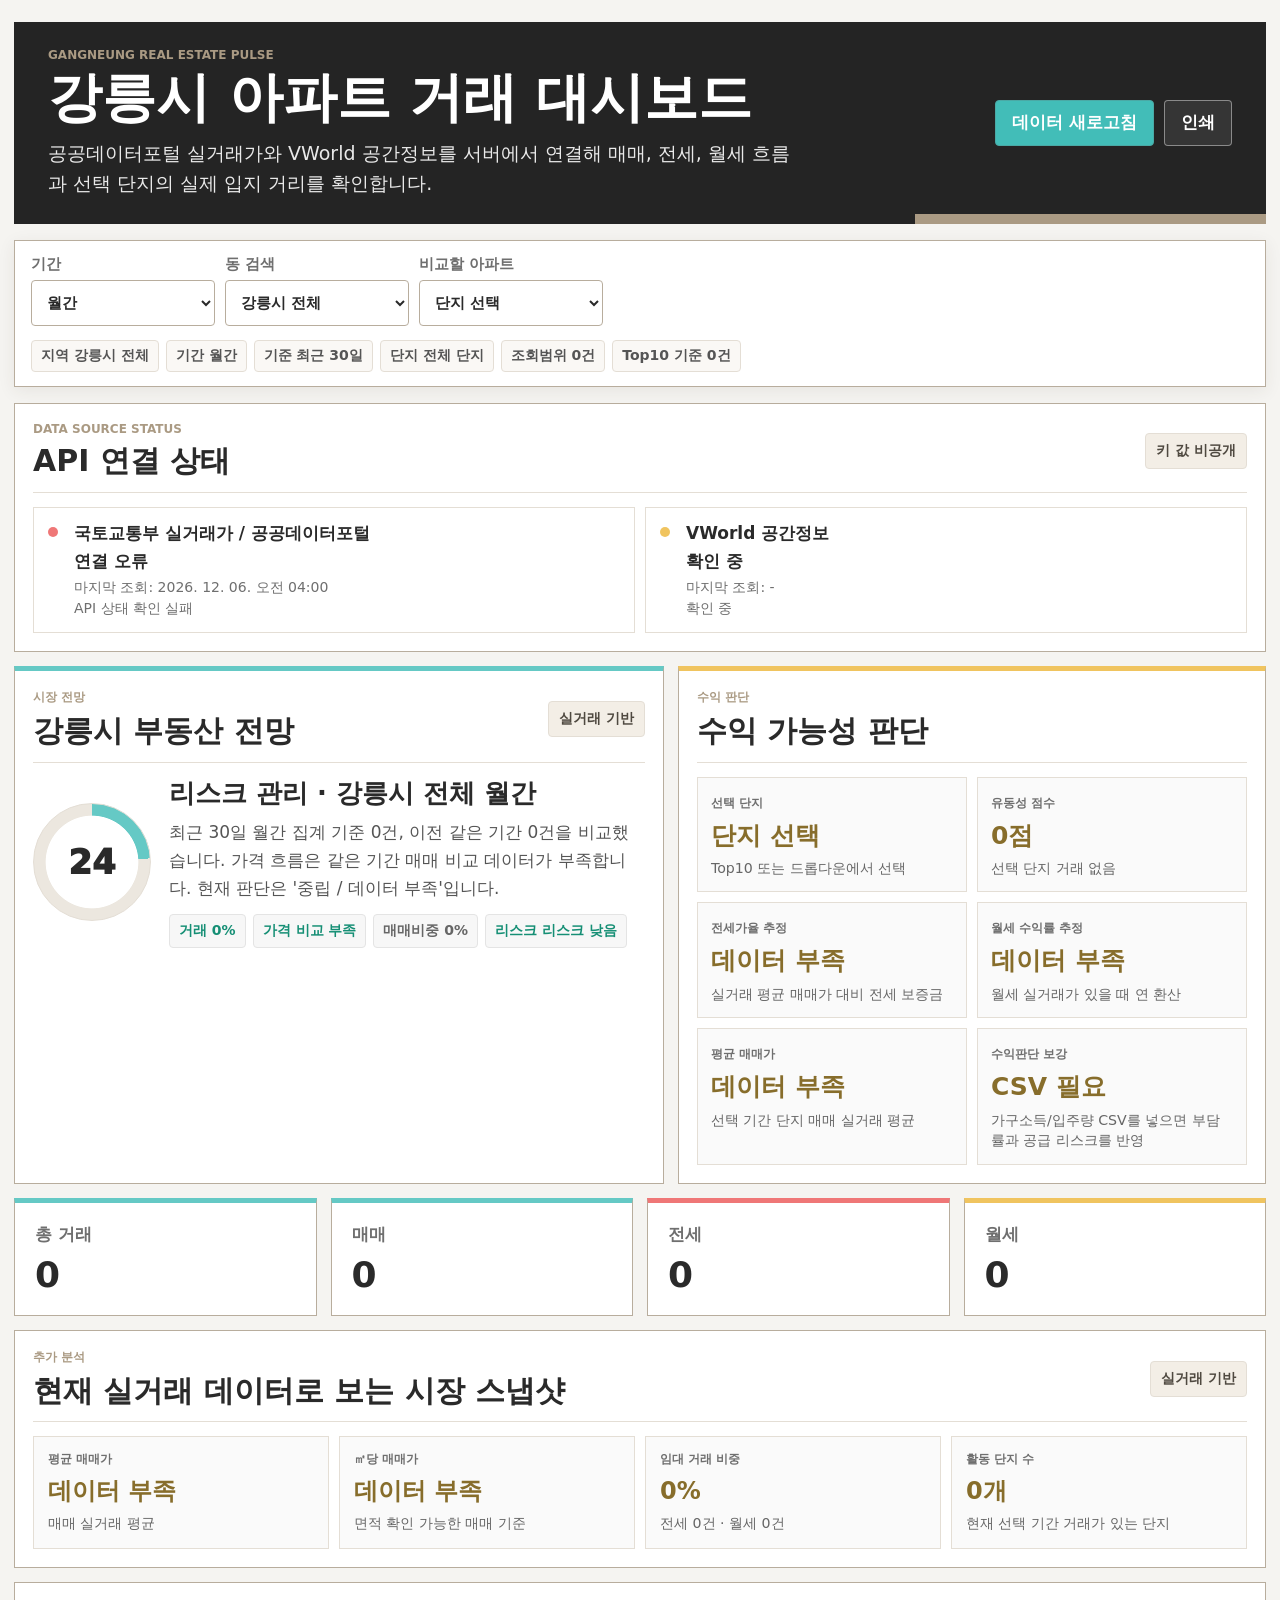
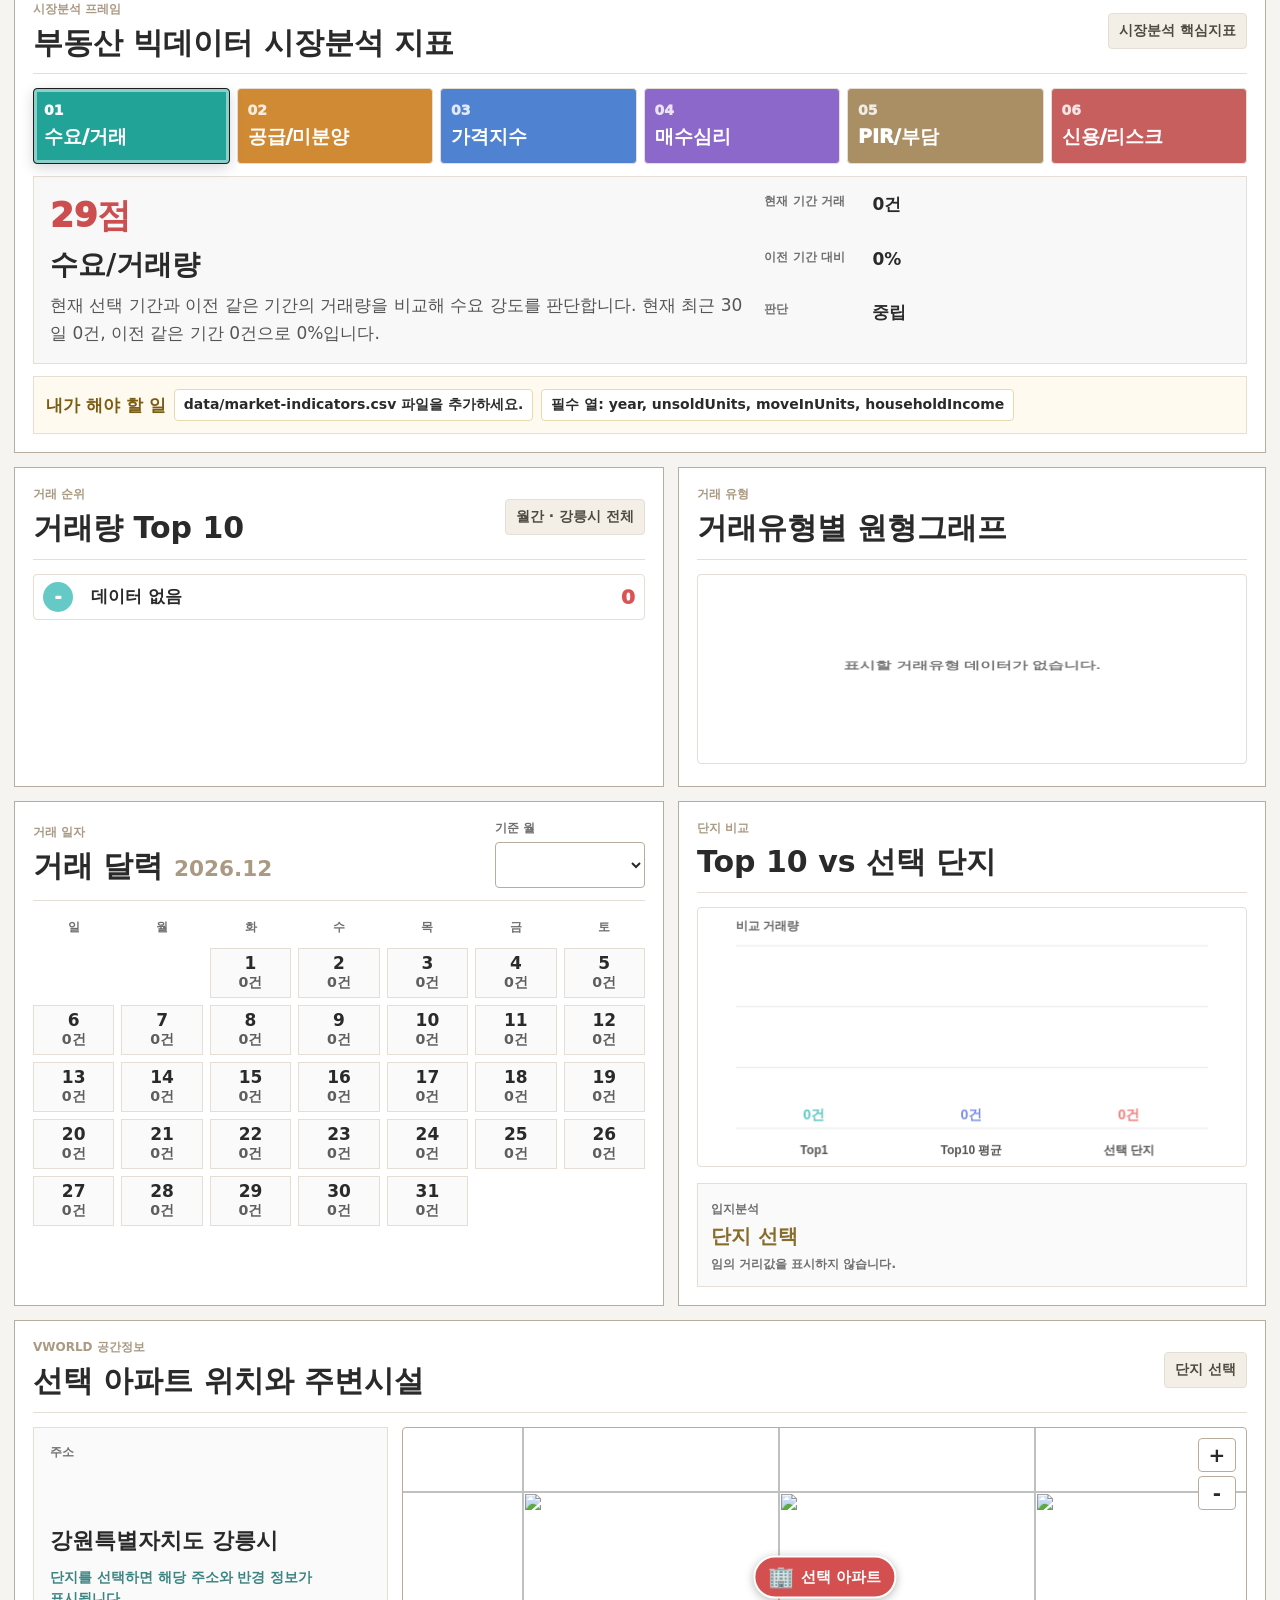
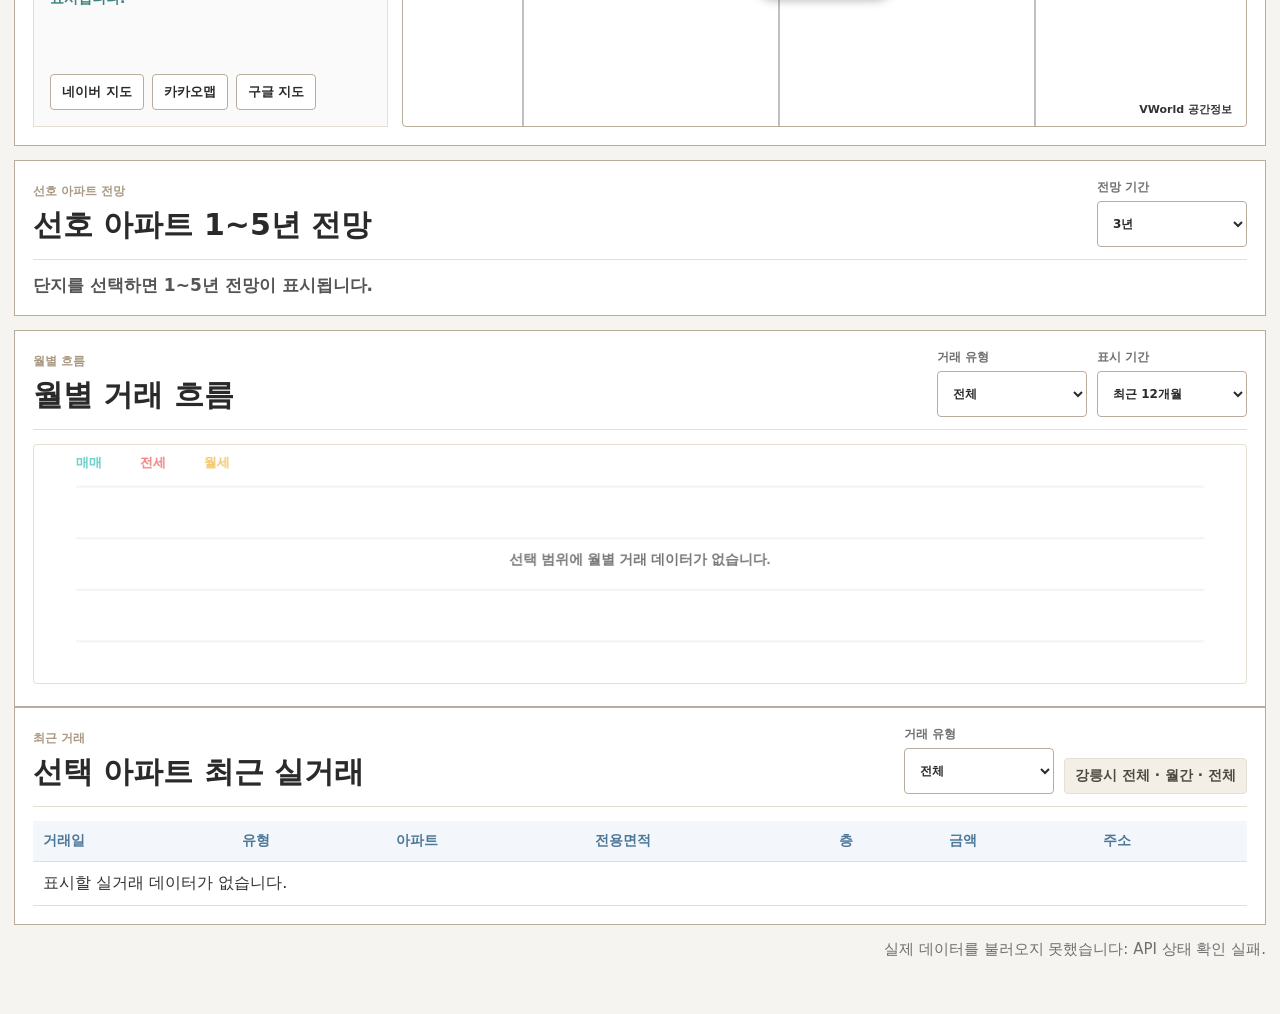
==== commit 18bdb8e2: "Rename projection section to preferred apartment" ====
--- a/dashboard.html
+++ b/dashboard.html
@@ -196,8 +196,8 @@
       <section class="panel projection-panel">
         <div class="panel-head">
           <div>
-            <p class="eyebrow">지정 아파트 전망</p>
-            <h2>선택 아파트 1~5년 전망</h2>
+            <p class="eyebrow">선호 아파트 전망</p>
+            <h2>선호 아파트 1~5년 전망</h2>
           </div>
           <label class="panel-select">
             전망 기간
--- a/styles.css
+++ b/styles.css
@@ -796,10 +796,8 @@
   height: 256px;
 }
 
-.map-center-pin {
+.map-apartment-pin {
   position: absolute;
-  left: 50%;
-  top: 50%;
   z-index: 5;
   display: inline-flex;
   align-items: center;
@@ -814,9 +812,15 @@
   font-size: 15px;
   font-weight: 950;
   white-space: nowrap;
-}
-
-.map-center-pin span {
+  pointer-events: none;
+  will-change: left, top;
+}
+
+.map-apartment-pin.is-hidden {
+  display: none;
+}
+
+.map-apartment-pin span {
   font-size: 21px;
   line-height: 1;
 }
@@ -982,6 +986,47 @@
   font-weight: 800;
 }
 
+.projection-economy {
+  display: grid;
+  grid-template-columns: minmax(0, 1.2fr) minmax(280px, .8fr);
+  gap: 14px;
+  padding: 16px;
+  border: 1px solid #d9d0bc;
+  border-left: 5px solid #4f83d1;
+  background: #fbfaf7;
+}
+
+.projection-economy h3 {
+  margin: 5px 0 8px;
+  color: var(--ink);
+  font-size: 24px;
+}
+
+.projection-economy p:not(.eyebrow) {
+  margin: 0;
+  color: #424242;
+  font-size: 16px;
+  line-height: 1.65;
+  font-weight: 750;
+}
+
+.economy-chips {
+  display: flex;
+  flex-wrap: wrap;
+  gap: 8px;
+  align-content: flex-start;
+}
+
+.economy-chips span {
+  padding: 7px 9px;
+  border: 1px solid #dfd4bd;
+  border-radius: 4px;
+  color: #3c4f63;
+  background: #fff;
+  font-size: 14px;
+  font-weight: 900;
+}
+
 .projection-rows {
   display: grid;
   grid-template-columns: repeat(5, minmax(0, 1fr));
@@ -1081,6 +1126,7 @@
 @media (max-width: 920px) {
   .hero, .panel-head { align-items: flex-start; flex-direction: column; }
   .kpis, .grid.two, .source-status, .location-score, .map-layout, .forecast-body, .profit-cards, .metric-insight { grid-template-columns: 1fr; }
+  .projection-economy { grid-template-columns: 1fr; }
   .projection-rows { grid-template-columns: 1fr; }
   .metric-tabs { grid-template-columns: repeat(2, minmax(0, 1fr)); }
   .analysis-cards { grid-template-columns: repeat(2, minmax(0, 1fr)); }
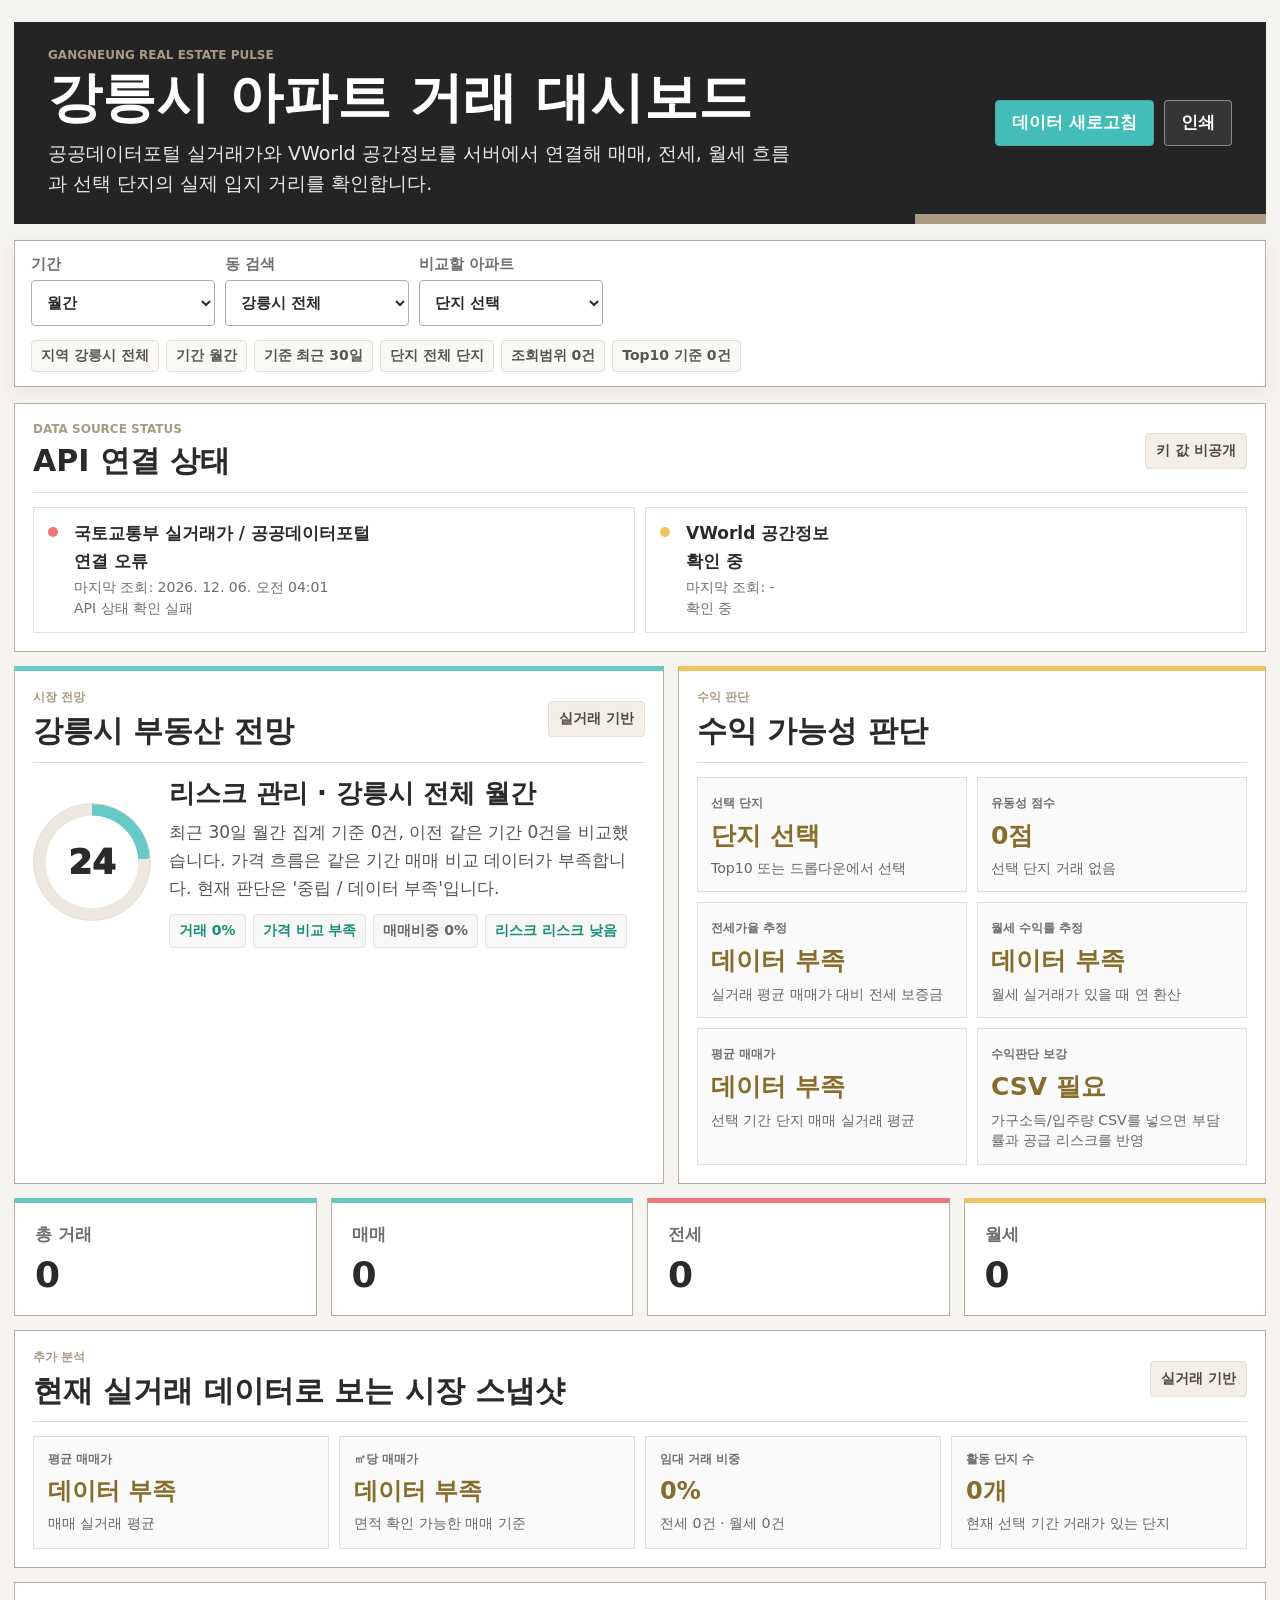
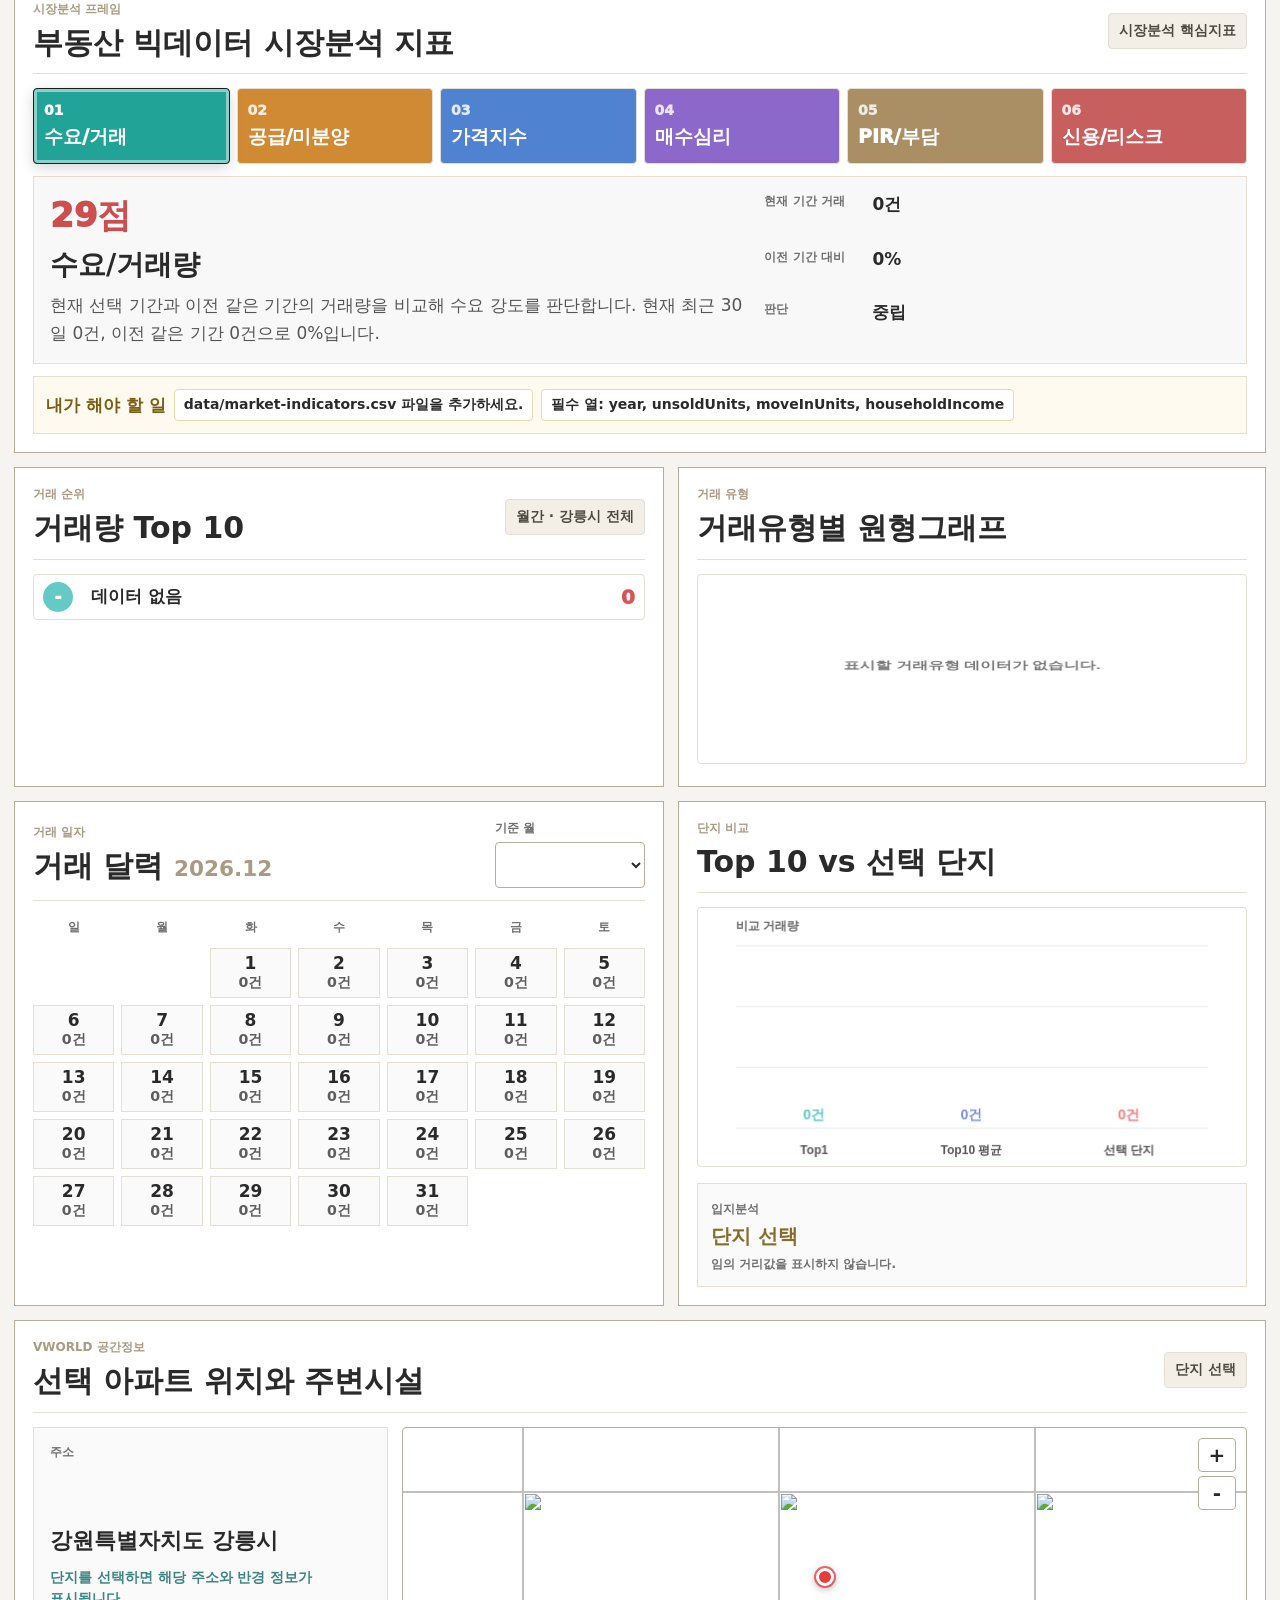
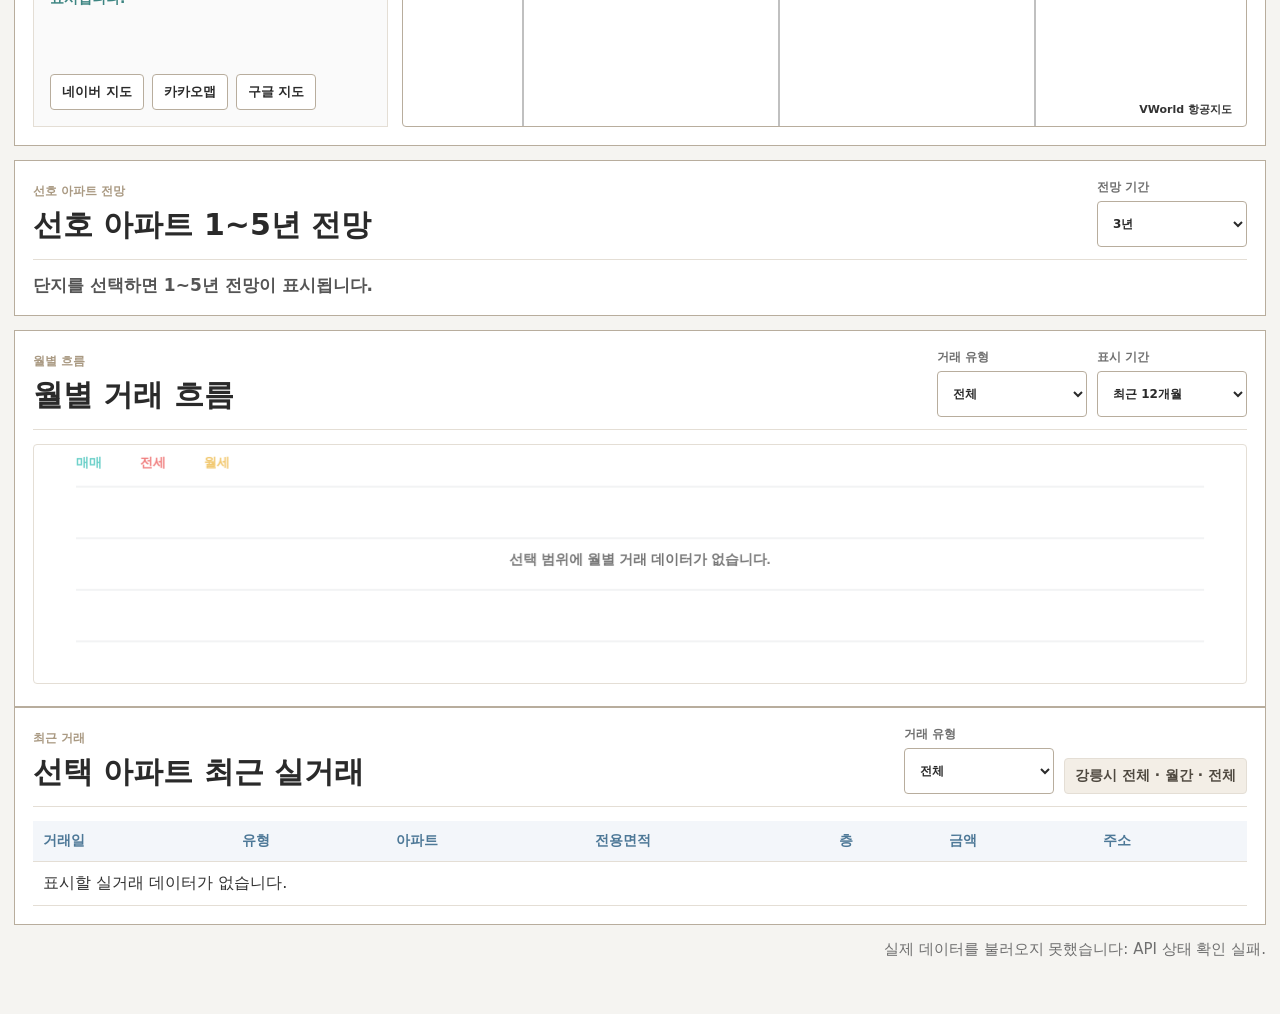
==== commit 41c6c29b: "Use VWorld aerial map tiles" ====
--- a/dashboard.html
+++ b/dashboard.html
@@ -4,7 +4,7 @@
     <meta charset="UTF-8" />
     <meta name="viewport" content="width=device-width, initial-scale=1.0" />
     <title>강릉시 아파트 거래 대시보드</title>
-    <link rel="stylesheet" href="./styles.css" />
+    <link rel="stylesheet" href="./styles.css?v=20260912-aerial" />
   </head>
   <body>
     <main class="shell">
@@ -281,6 +281,6 @@
 
       <p id="status" class="status">대시보드를 준비 중입니다.</p>
     </main>
-    <script src="./app.js"></script>
+    <script src="./app.js?v=20260912-aerial"></script>
   </body>
 </html>
--- a/styles.css
+++ b/styles.css
@@ -796,33 +796,26 @@
   height: 256px;
 }
 
+.map-tile-labels {
+  z-index: 1;
+}
+
 .map-apartment-pin {
   position: absolute;
-  z-index: 5;
-  display: inline-flex;
-  align-items: center;
-  gap: 7px;
+  z-index: 6;
+  width: 18px;
+  height: 18px;
   transform: translate(-50%, -50%);
-  padding: 9px 13px;
-  border: 2px solid #fff;
-  border-radius: 999px;
-  color: #fff;
-  background: #d45050;
-  box-shadow: 0 2px 10px rgba(0, 0, 0, .28);
-  font-size: 15px;
-  font-weight: 950;
-  white-space: nowrap;
+  border: 3px solid #fff;
+  border-radius: 50%;
+  background: #e43d3d;
+  box-shadow: 0 0 0 2px rgba(228, 61, 61, .75), 0 2px 8px rgba(0, 0, 0, .42);
   pointer-events: none;
   will-change: left, top;
 }
 
 .map-apartment-pin.is-hidden {
   display: none;
-}
-
-.map-apartment-pin span {
-  font-size: 21px;
-  line-height: 1;
 }
 
 .map-zoom {
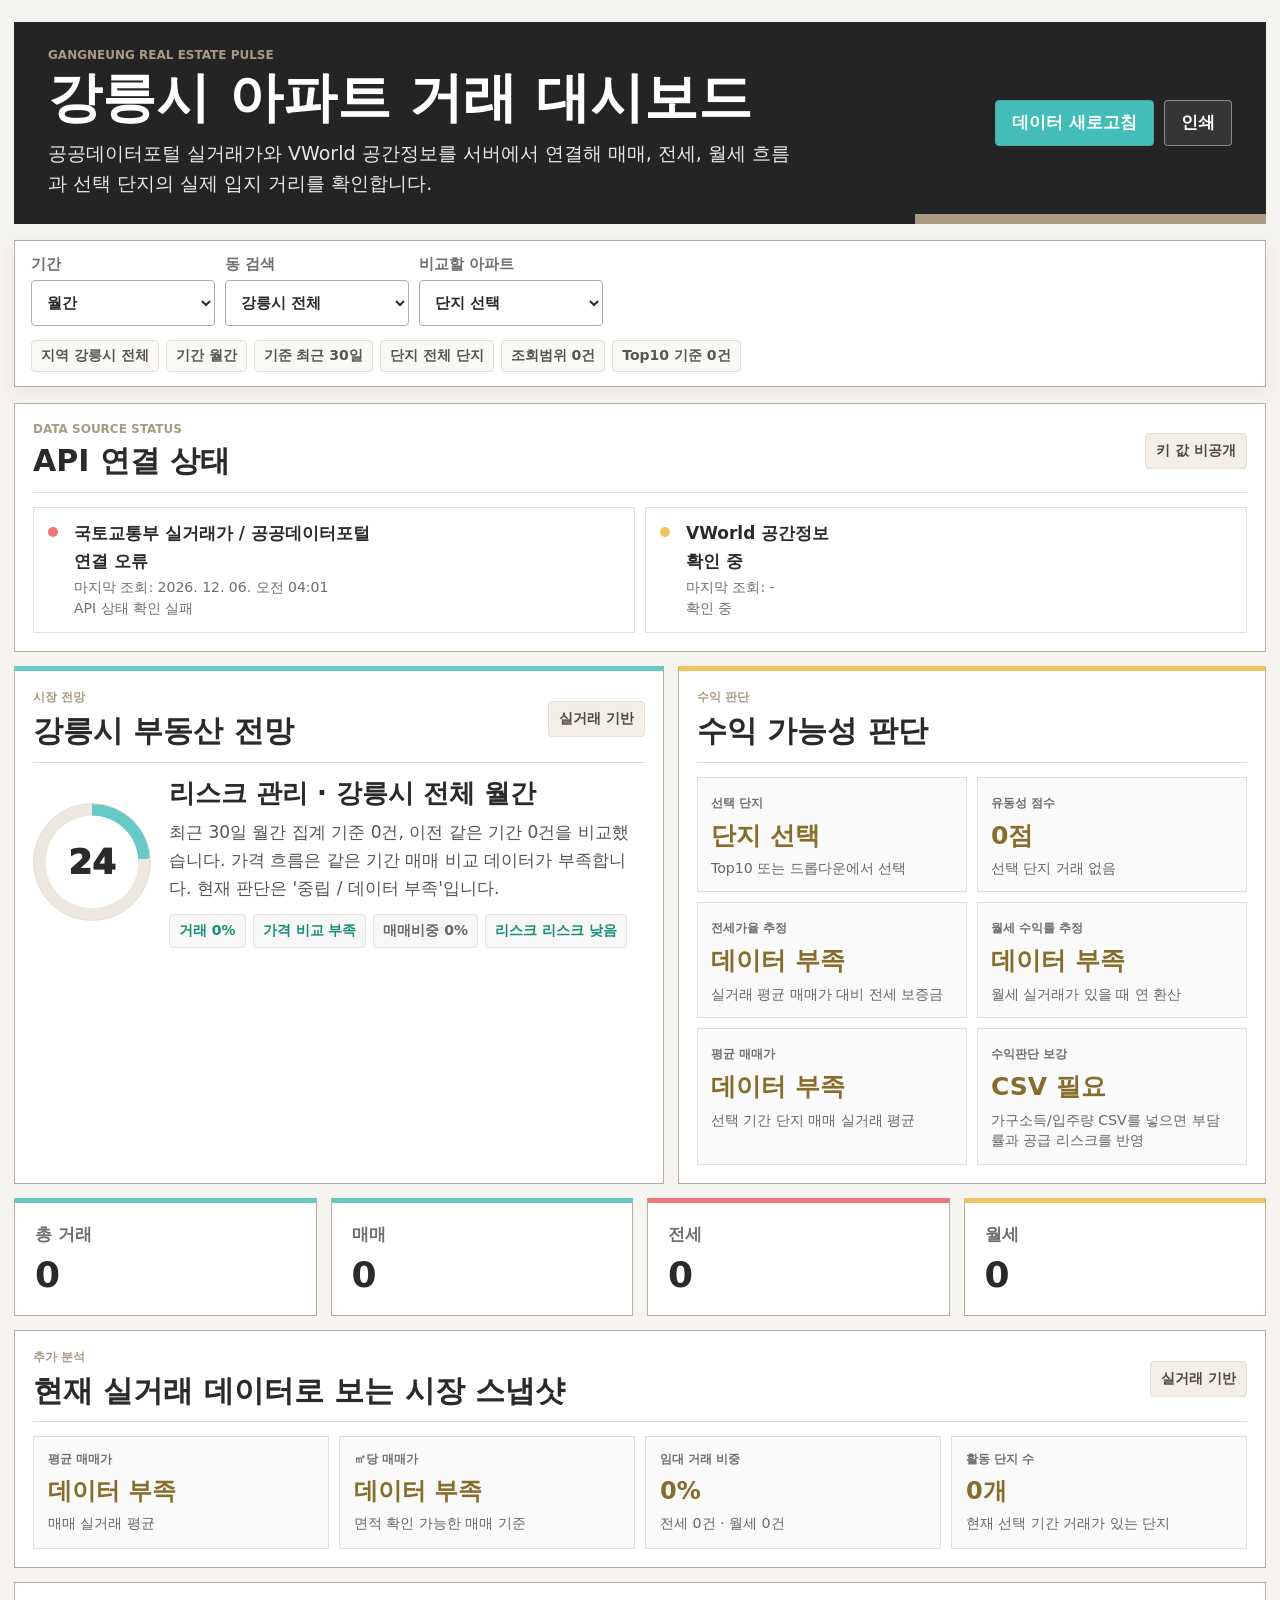
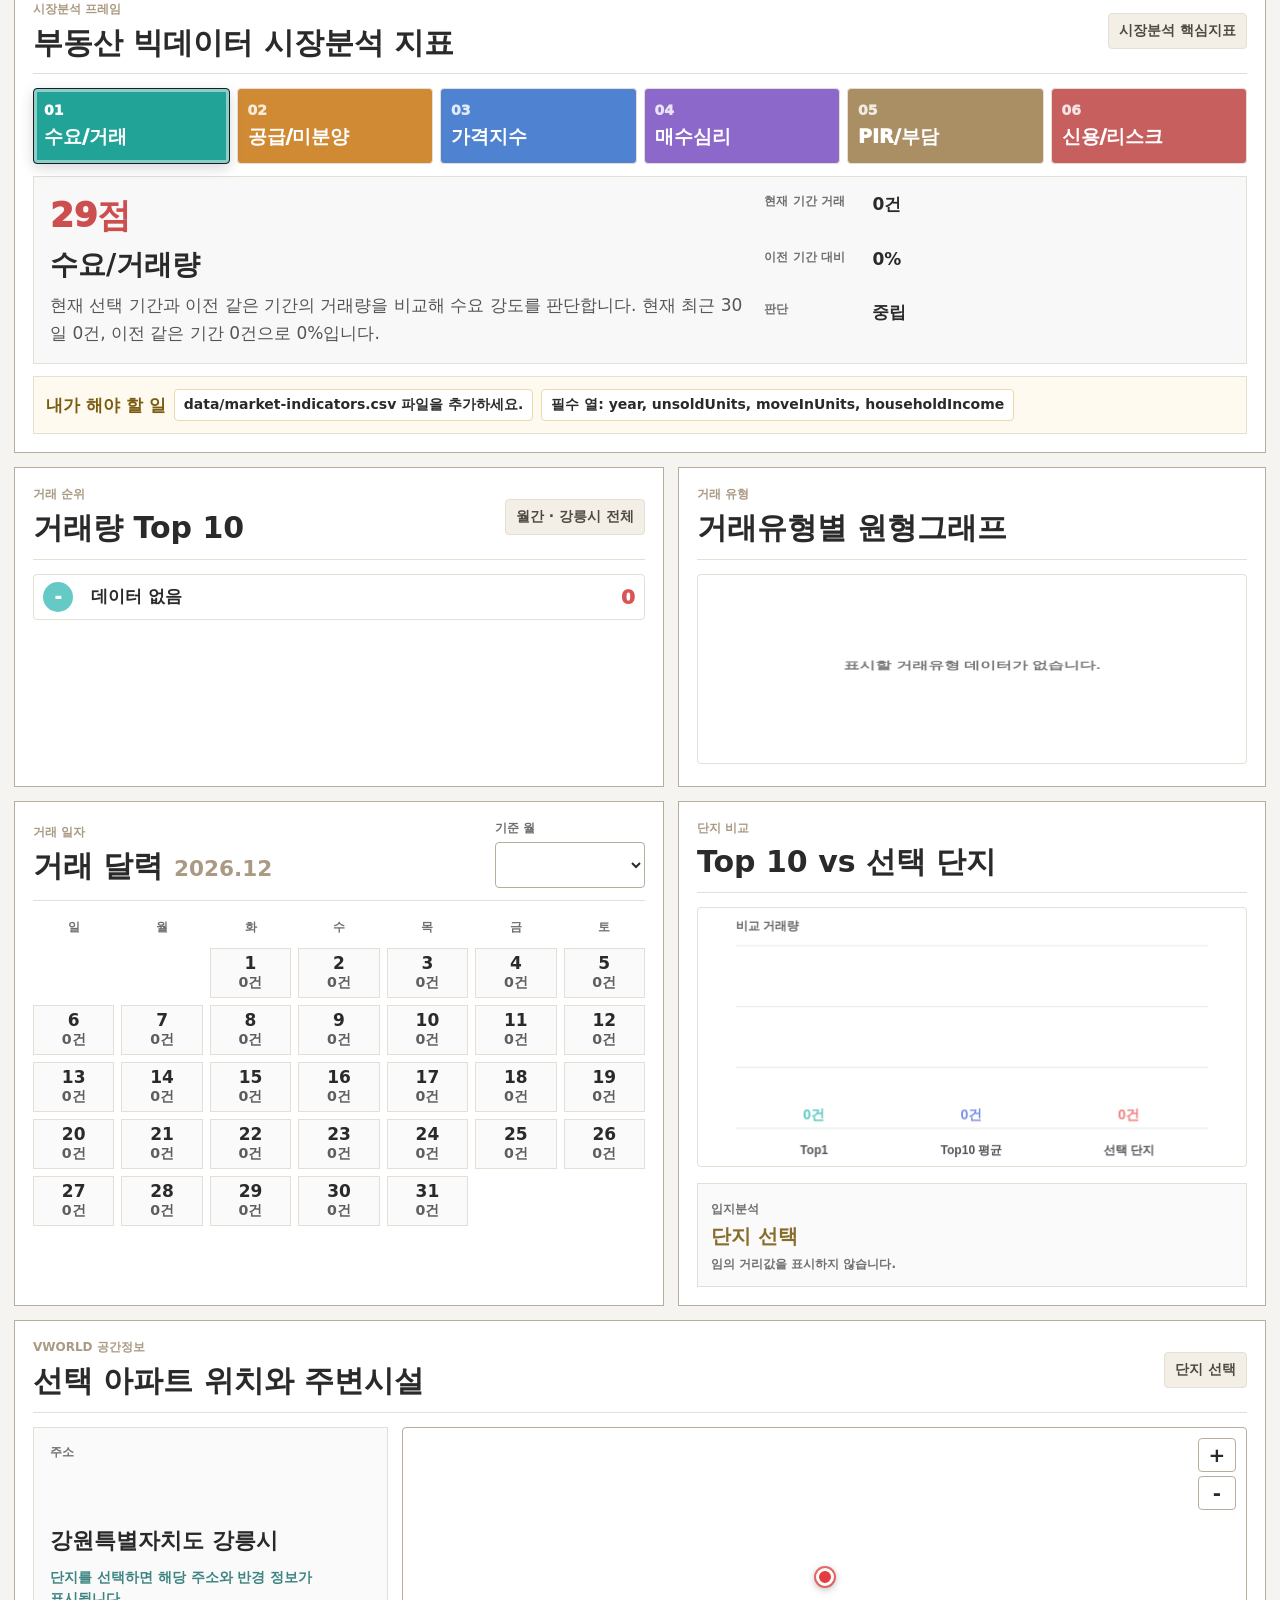
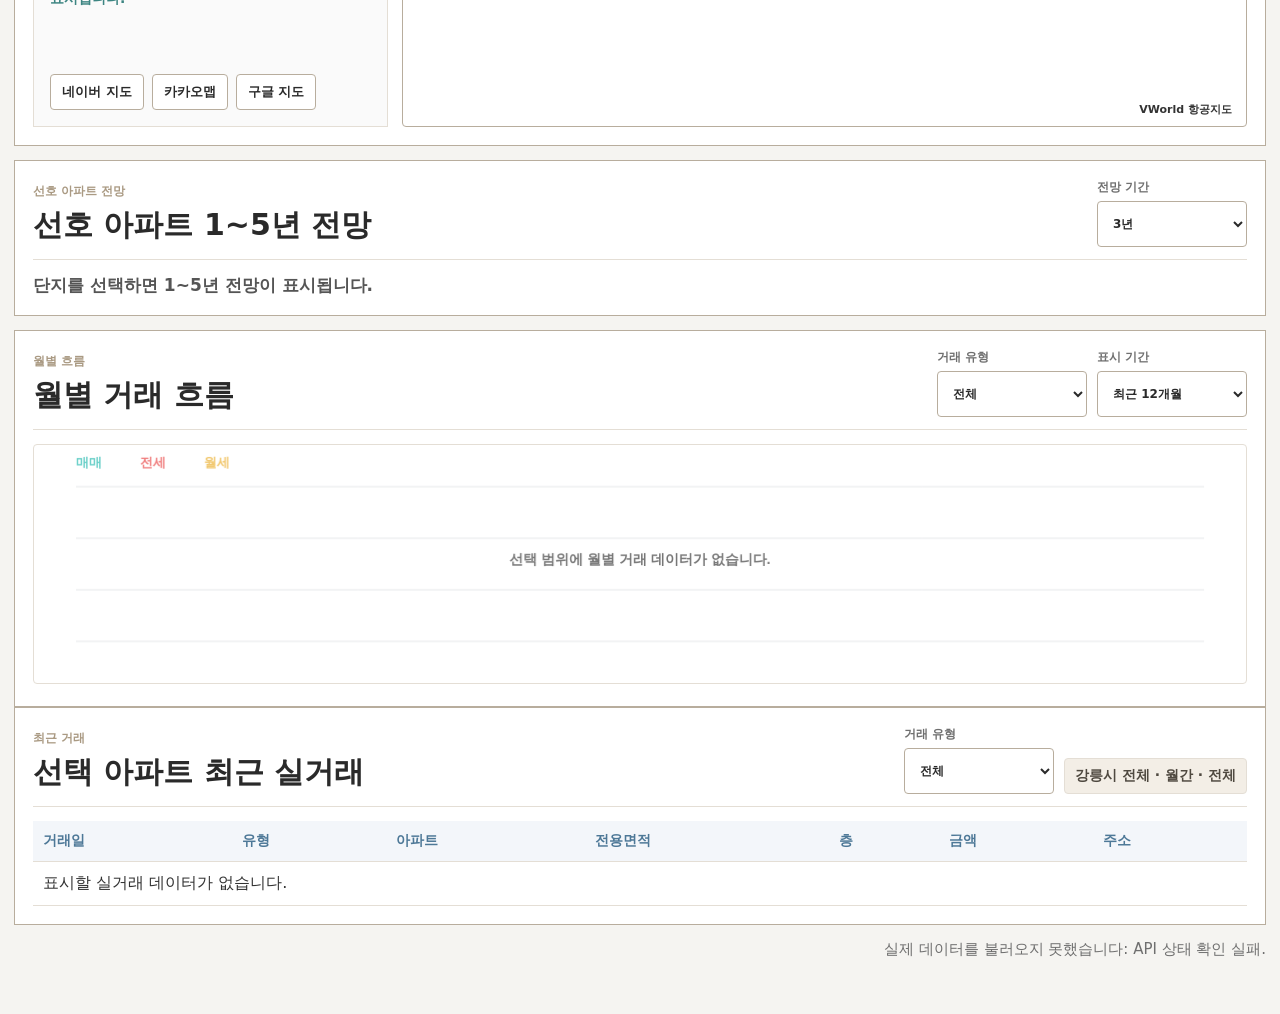
==== commit 3a5c172f: "Bypass cached broken VWorld tiles" ====
--- a/dashboard.html
+++ b/dashboard.html
@@ -4,7 +4,7 @@
     <meta charset="UTF-8" />
     <meta name="viewport" content="width=device-width, initial-scale=1.0" />
     <title>강릉시 아파트 거래 대시보드</title>
-    <link rel="stylesheet" href="./styles.css?v=20260912-aerial" />
+    <link rel="stylesheet" href="./styles.css?v=20260912-aerial3" />
   </head>
   <body>
     <main class="shell">
@@ -281,6 +281,6 @@
 
       <p id="status" class="status">대시보드를 준비 중입니다.</p>
     </main>
-    <script src="./app.js?v=20260912-aerial"></script>
+    <script src="./app.js?v=20260912-aerial3"></script>
   </body>
 </html>
--- a/styles.css
+++ b/styles.css
@@ -794,6 +794,10 @@
   position: absolute;
   width: 256px;
   height: 256px;
+  display: block;
+  border: 0;
+  outline: 0;
+  background: transparent;
 }
 
 .map-tile-labels {
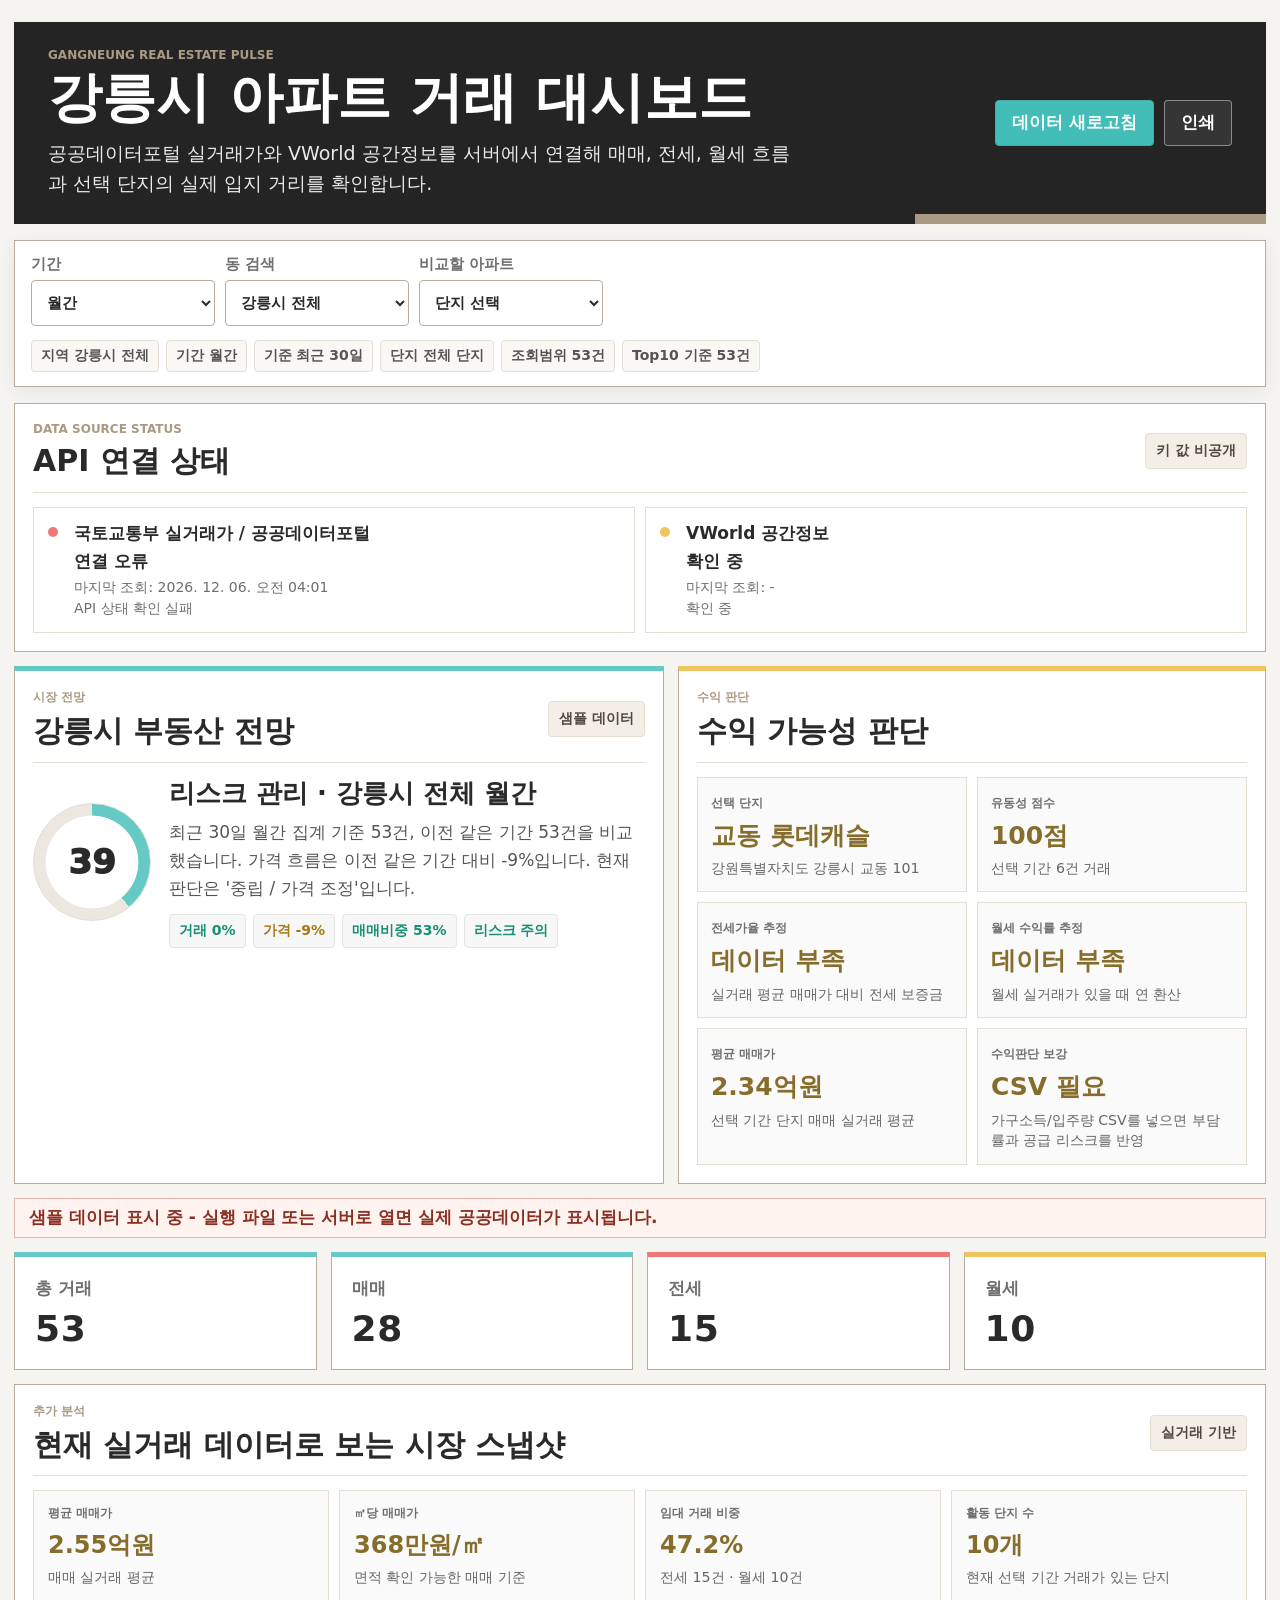
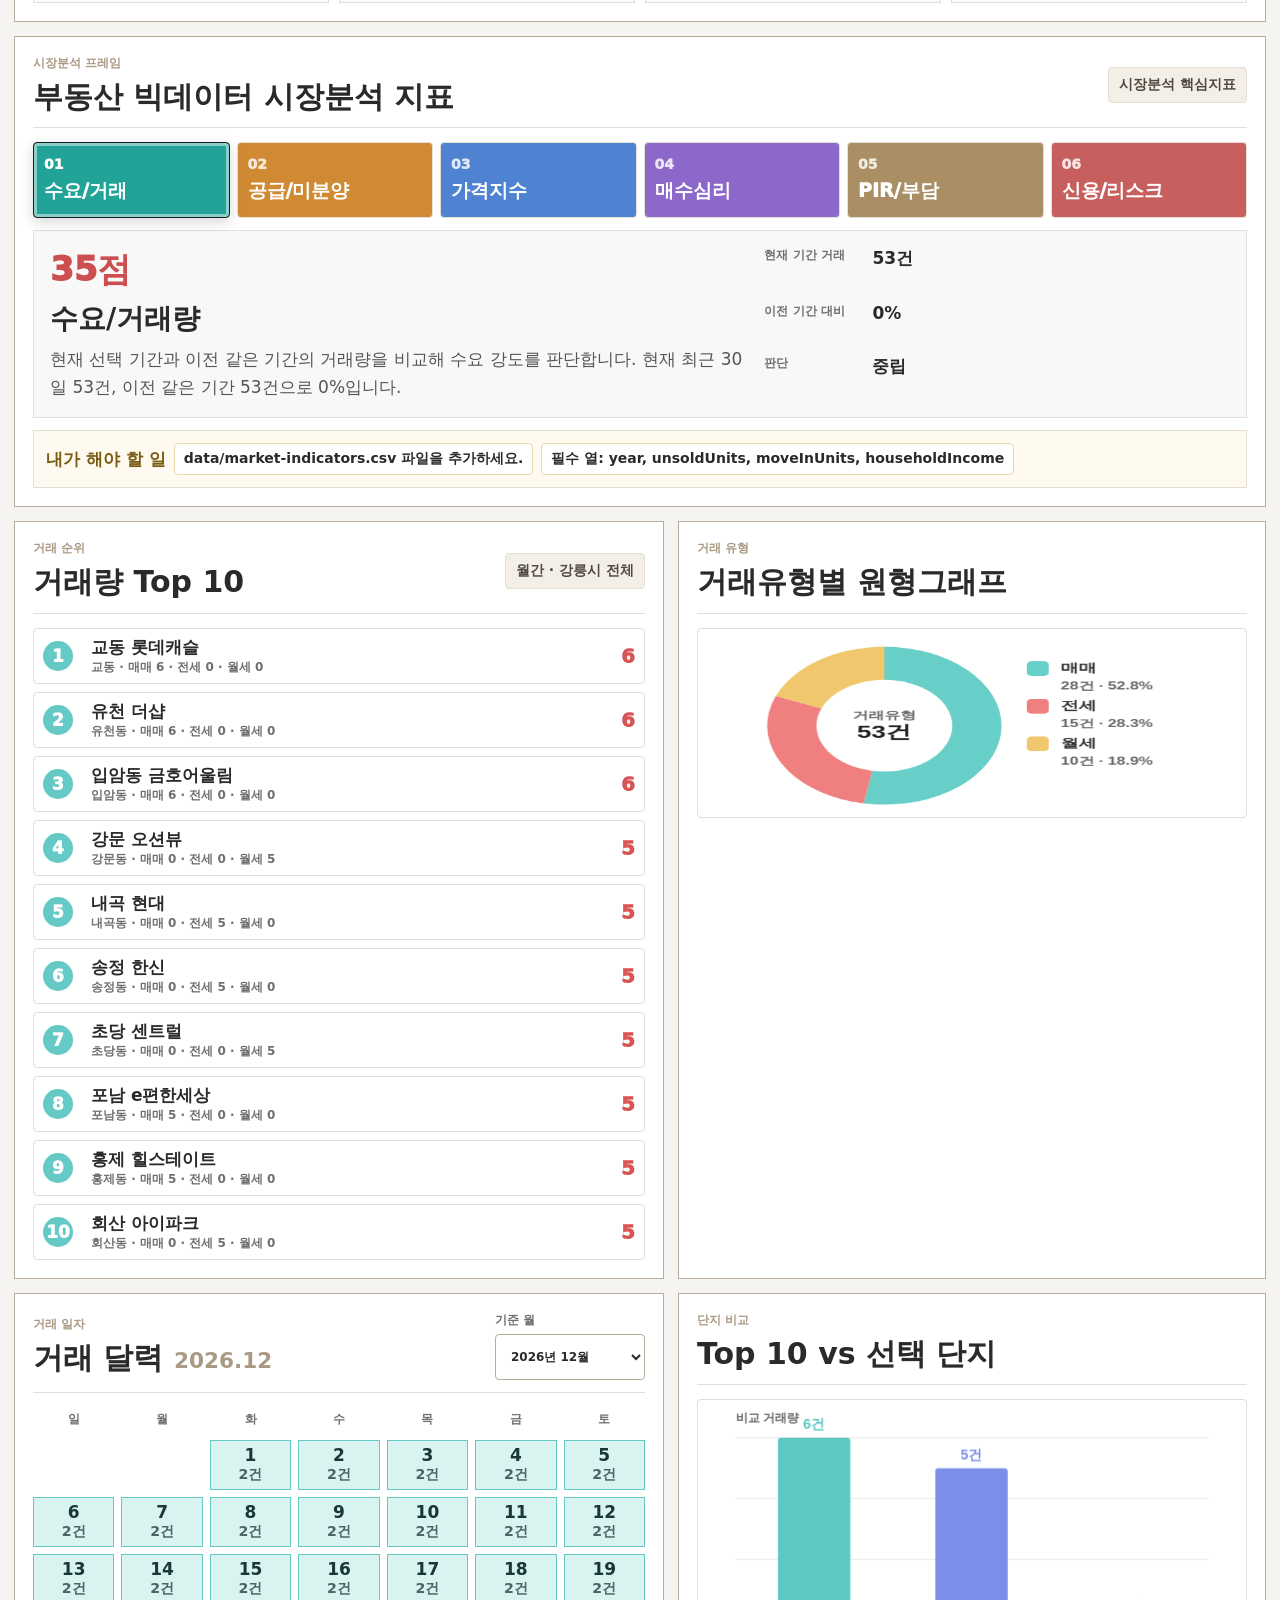
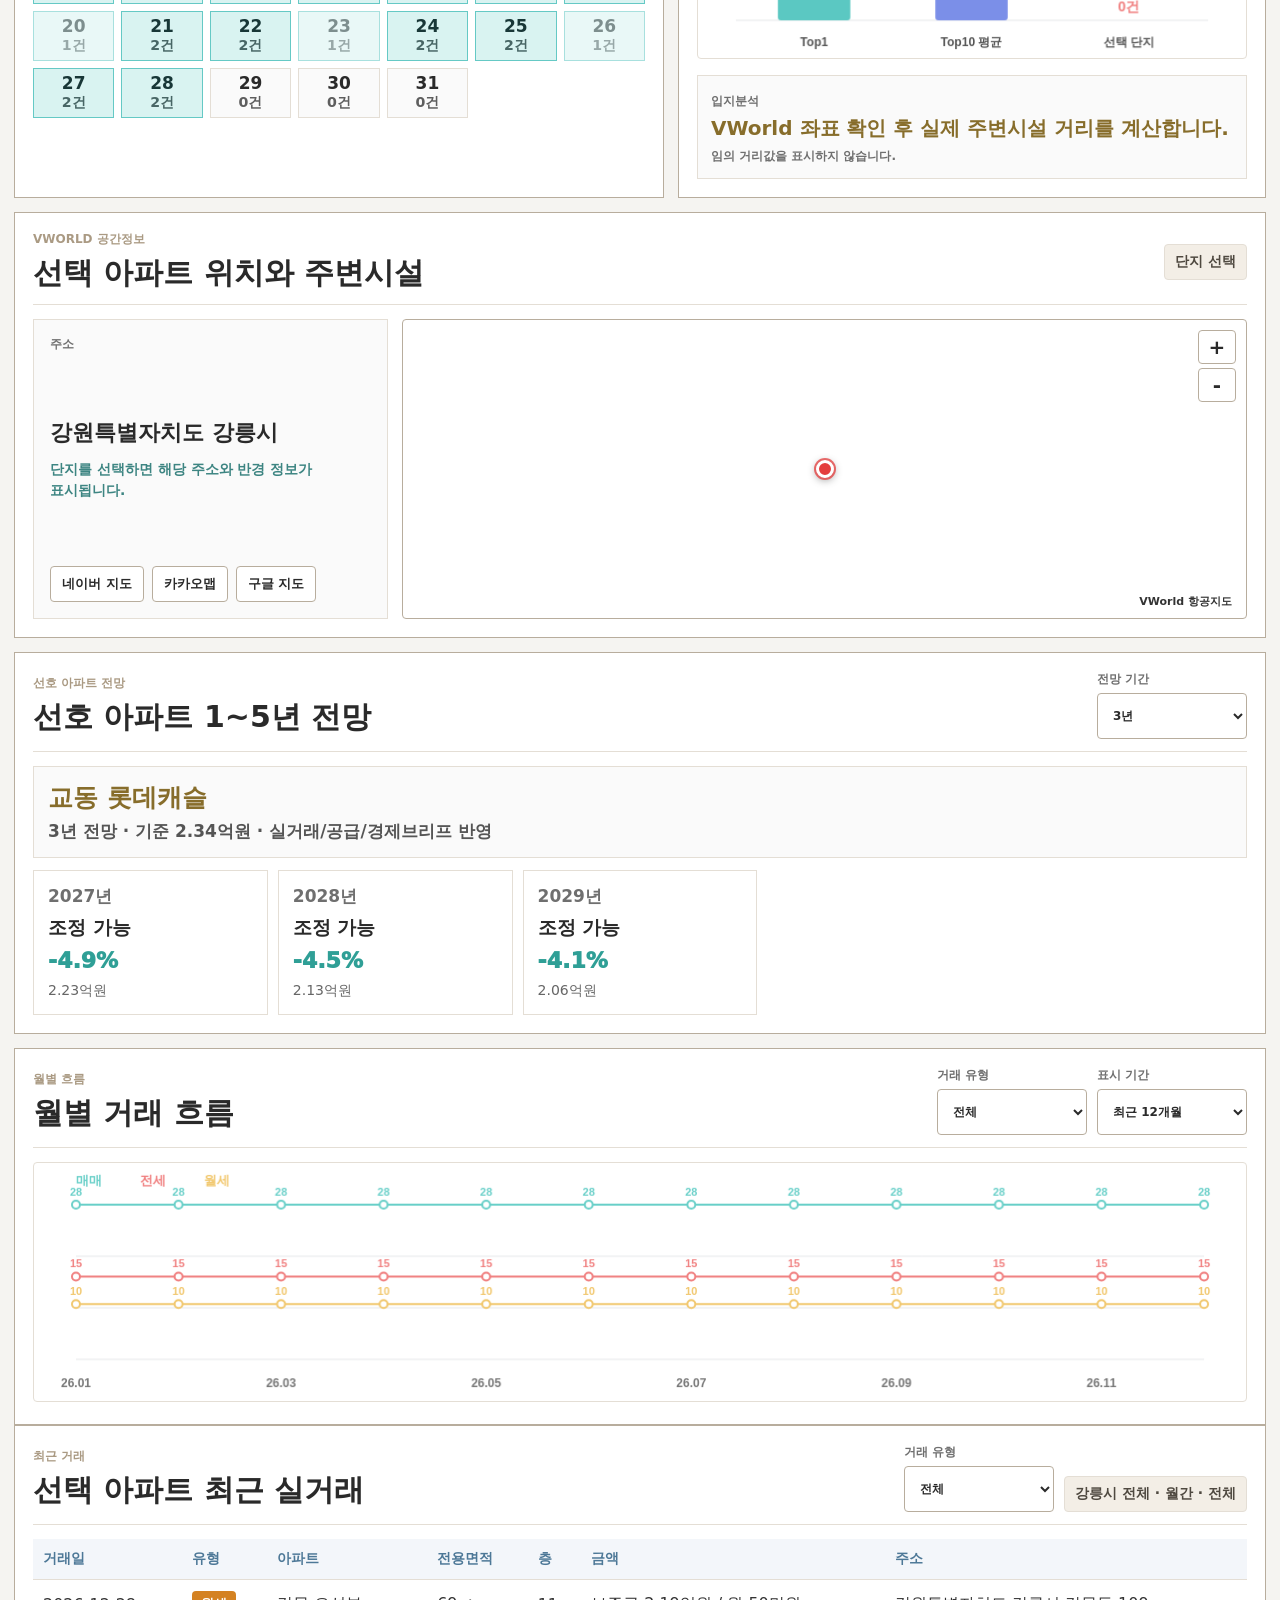
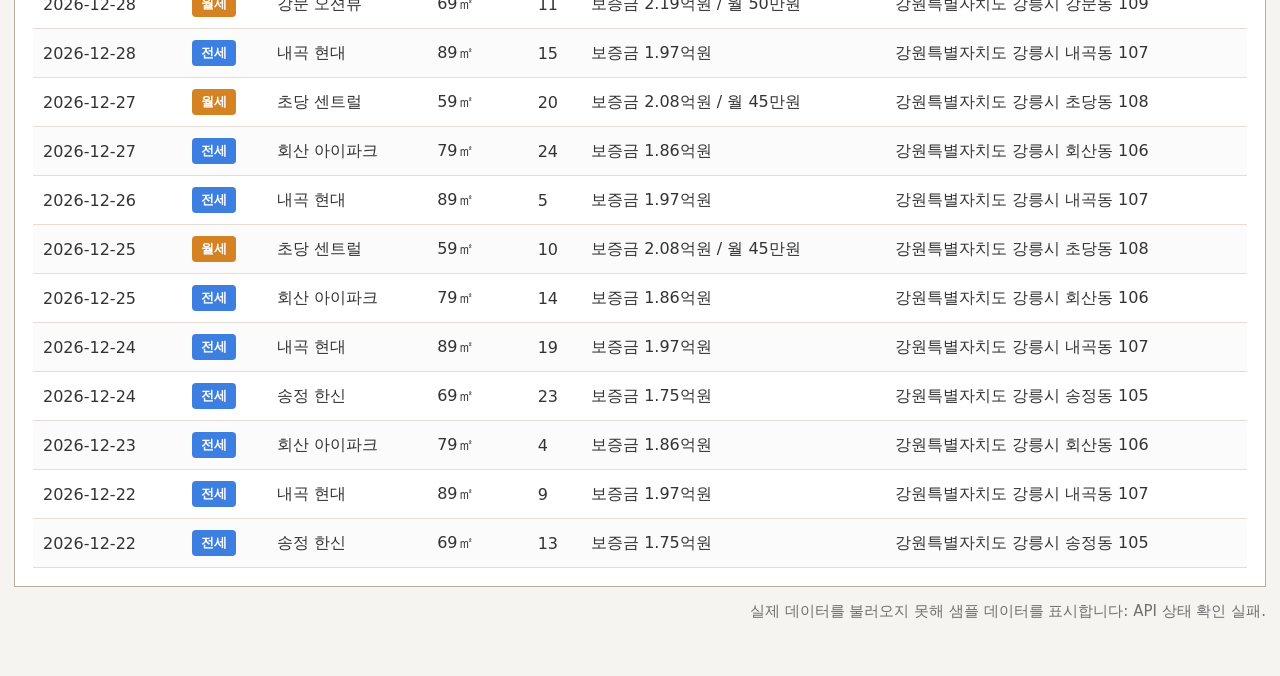
==== commit 90d751c9: "Show map on public GitHub Pages" ====
--- a/dashboard.html
+++ b/dashboard.html
@@ -281,6 +281,6 @@
 
       <p id="status" class="status">대시보드를 준비 중입니다.</p>
     </main>
-    <script src="./app.js?v=20260912-aerial3"></script>
+    <script src="./app.js?v=20260913-mapfallback"></script>
   </body>
 </html>
